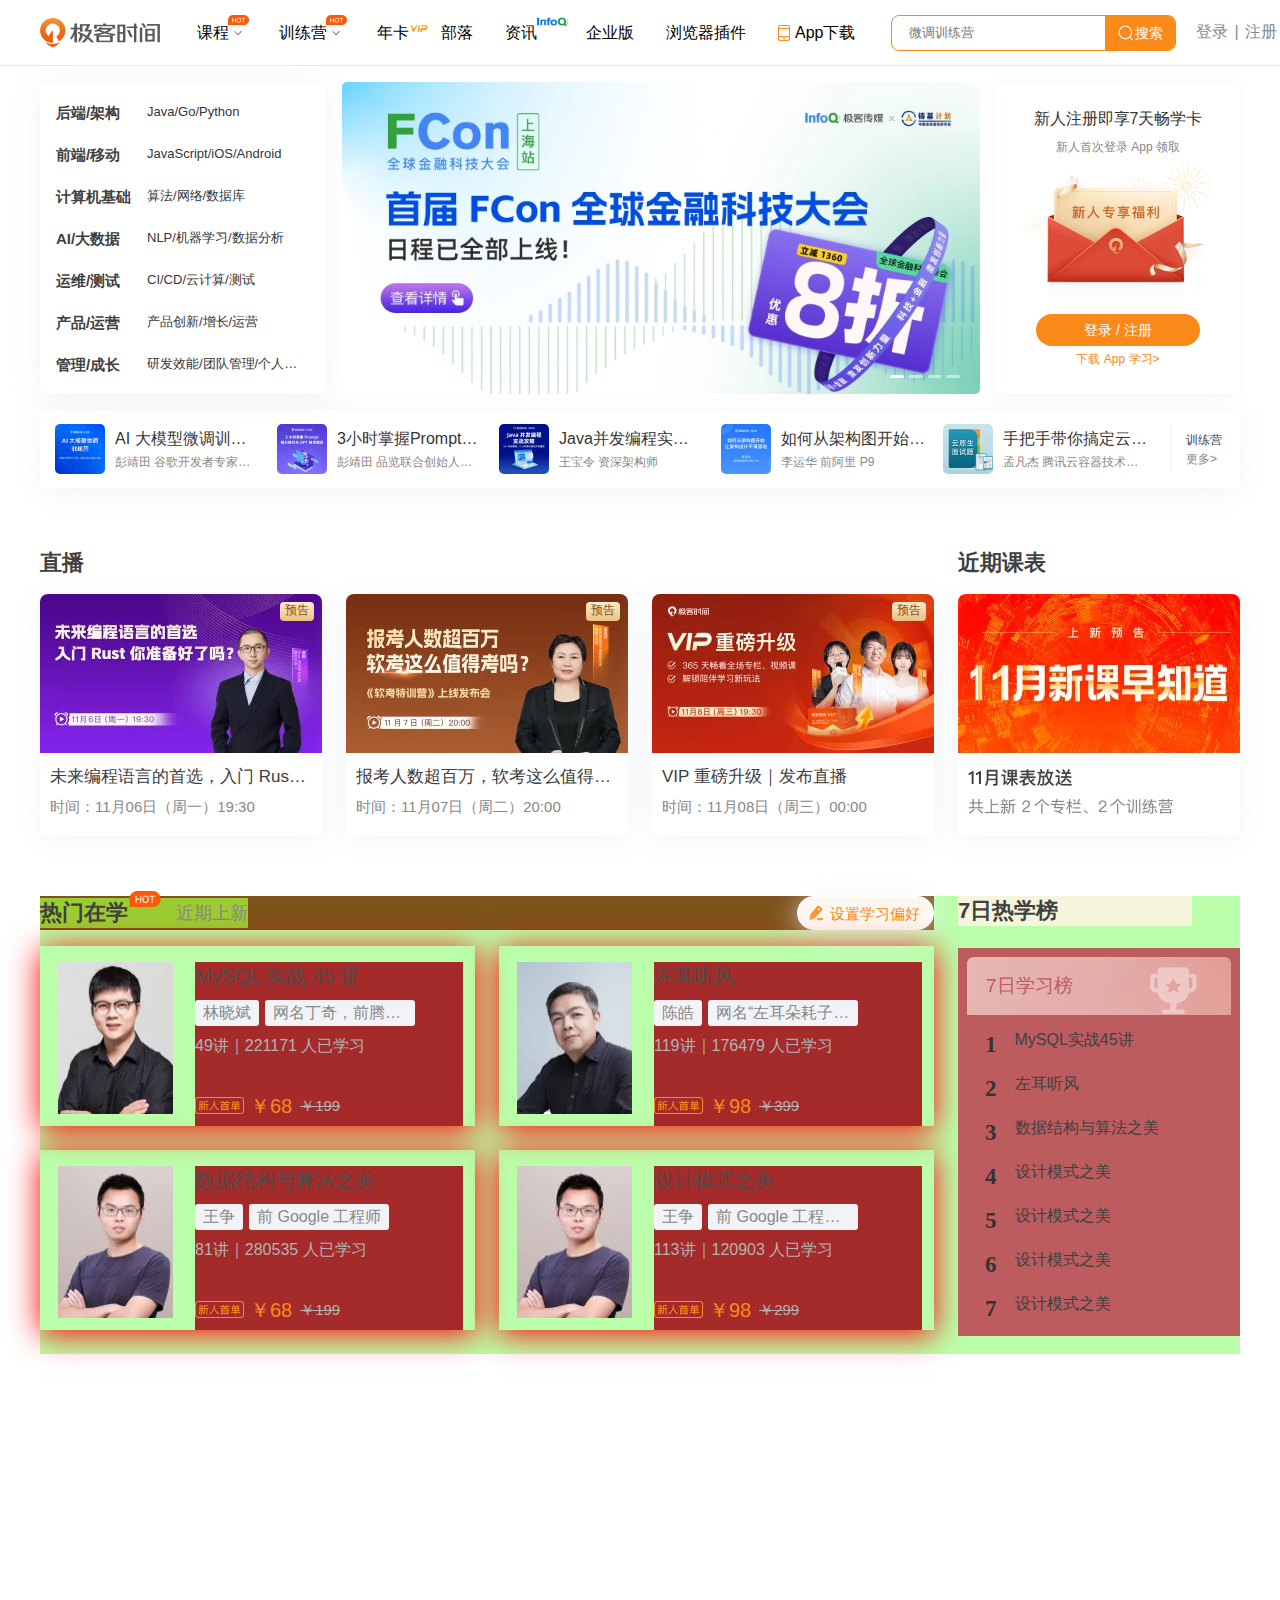
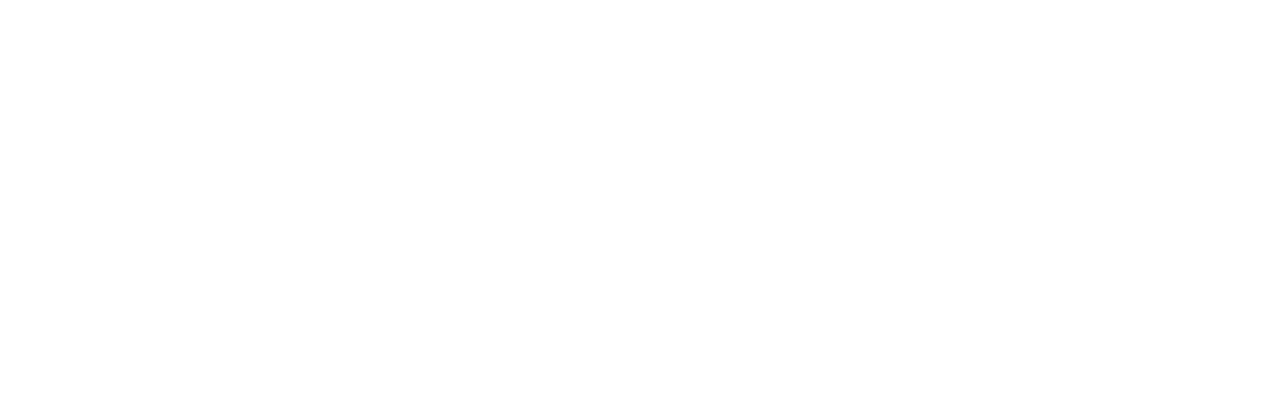
==== index.html @ 701deb38 "first commit" ====
<!DOCTYPE html>
<html lang="zh-Hans">

<head>
  <meta charset="UTF-8">
  <meta name="viewport" content="width=device-width, initial-scale=1.0">
  <title>极客时间demo</title>
  <meta name="description" content="极客时间">
  <meta name="keywords" content="后端,架构,前端,移动,人工智能,大数据,产品,运营,运维,测试,极客时间,极客邦">

  <link rel="stylesheet" href="./css/reset.css">
  <link rel="stylesheet" href="./css/index.css">
</head>

<body>
  <header class="page-header">
    <div class="header-container">
      <div class="header-logo">
        <a class="header-logo-img" href="https://time.geekbang.org/"></a>
      </div>
      <div class="header-nav">
        <a class="header-nav-item" href="javascript:;">
          <span class="header-nav-item__name">课程</span>
          <i class="header-nav-item__icon"></i>
          <img class="header-nav-item__status" src="./img/icon-hot2.webp" alt="">
        </a>

        <a class="header-nav-item" href="javascript:;">
          <span class="header-nav-item__name">训练营</span>
          <i class="header-nav-item__icon"></i>
          <img class="header-nav-item__status" src="./img/icon-hot2.webp" alt="">
        </a>

        <a class="header-nav-item" href="javascript:;">
          <span class="header-nav-item__name">年卡</span>
          <i class="header-nav-item__vip "></i>
        </a>
        <a class="header-nav-item" href="javascript:;">
          <span class="header-nav-item__name">部落</span>
        </a>
        <a class="header-nav-item news" href="javascript:;">
          <span class="header-nav-item__name">资讯</span>
          <img src="./img/icon-infoq.webp" alt="" class="header-nav-item__infop">
        </a>
        <a class="header-nav-item enterprise" href="javascript:;">
          <span class="header-nav-item__name ">企业版</span>
        </a>
        <a class="header-nav-item" href="javascript:;">
          <span class="header-nav-item__name">浏览器插件</span>
        </a>
        <a class="header-nav-item app" href="javascript:;">
          <i class="header-nav-item__phone"></i>
          <span class="header-nav-item__name">App下载</span>
        </a>
      </div>
      <div class="header-search">
        <input class="header-search-input" type="text" placeholder="微调训练营">
        <a class="header-search-btn" href="javascript:;">
          <i class="header-search-btn__icon"></i>
          <span class="header-search-btn__text">搜索</span>
        </a>

      </div>
      <div class="header-login">
        <a class="header-login-up" href="javascript:;">登录</a>
        <a class="header-login-in" href="javascript:;">注册</a>
      </div>

      <div class="header-ai">
        <div class="header-ai-img"></div>
        <i class="header-ai-icon"></i>
      </div>
    </div>
  </header>

  <div class="page-body">
    <!-- banner栏 -->
    <div class="banner-section container-1200">
      <div class="banner-menu">
        <ul class="banner-menu-list">
          <li class="banner-menu-item">
            <a href="javascript:;" class="menu-item-title">后端/架构</a>
            <span class="menu-item-content">Java/Go/Python</span>
          </li>
          <li class="banner-menu-item">
            <a href="javascript:;" class="menu-item-title">前端/移动</a>
            <span class="menu-item-content">JavaScript/iOS/Android</span>
          </li>
          <li class="banner-menu-item">
            <a href="javascript:;" class="menu-item-title">计算机基础</a>
            <span class="menu-item-content">算法/网络/数据库</span>
          </li>
          <li class="banner-menu-item">
            <a href="javascript:;" class="menu-item-title">AI/大数据</a>
            <span class="menu-item-content">NLP/机器学习/数据分析</span>
          </li>
          <li class="banner-menu-item">
            <a href="javascript:;" class="menu-item-title">运维/测试</a>
            <span class="menu-item-content">CI/CD/云计算/测试</span>
          </li>
          <li class="banner-menu-item">
            <a href="javascript:;" class="menu-item-title">产品/运营</a>
            <span class="menu-item-content">产品创新/增长/运营</span>
          </li>
          <li class="banner-menu-item">
            <a href="javascript:;" class="menu-item-title">管理/成长</a>
            <span class="menu-item-content">研发效能/团队管理/个人成长</span>
          </li>
        </ul>
      </div>
      <div class="banner-swiper">
        <ul class="swiper-list">
          <li class="swiper-item">
            <img class="swiper-item-img" src="./img/swiper1.webp" alt="">
          </li>
        </ul>
        <ul class="indicator-list">
          <li class="indicator-item"></li>
          <li class="indicator-item"></li>
          <li class="indicator-item"></li>
          <li class="indicator-item"></li>
        </ul>
      </div>
      <div class="banner-user">
        <div class="banner-user-title">新人注册即享7天畅学卡</div>
        <div class="banner-user-info">新人首次登录 App 领取</div>
        <div class="banner-user-benefit">
          <img class="banner-user-benefit__img" src="./img/benefit.webp" alt="">
        </div>
        <a class="banner-user-login" href="javascript:;">登录 / 注册</a>
        <a class="banner-user-download" href="javascript:;">下载 App 学习></a>
      </div>
    </div>
    <!-- 推荐的卡片 -->
    <div class="recommond-section container-1200">
      <ul class="recommond-list">
        <li class="recommond-item">
          <div class="card-recommond-cover">
            <img class="card-recommond-cover__img" src="./img/recommend-bigmodel.webp" alt="" class="card-cover">
          </div>
          <div class="card-recommond-right">
            <div class="card-recommond-title text-ellipsis">AI 大模型微调训练营</div>
            <div class="card-recommond-desc text-ellipsis">彭靖田 谷歌开发者专家，LangChain 开发者，谷歌出海创业加速器导师</div>
          </div>
        </li>
        <li class="recommond-item">
          <div class="card-recommond-cover">
            <img class="card-recommond-cover__img" src="./img/recommend-prompt.webp" alt="" class="card-cover">
          </div>
          <div class="card-recommond-right">
            <div class="card-recommond-title text-ellipsis">3小时掌握Prompt核心技巧与GPT技术理论</div>
            <div class="card-recommond-desc text-ellipsis">彭靖田 品览联合创始人兼 CTO，谷歌开发者专家</div>
          </div>
        </li>
        <li class="recommond-item">
          <div class="card-recommond-cover">
            <img class="card-recommond-cover__img" src="./img/recommend-java.webp" alt="" class="card-cover">
          </div>
          <div class="card-recommond-right">
            <div class="card-recommond-title text-ellipsis">Java并发编程实战攻略</div>
            <div class="card-recommond-desc text-ellipsis">王宝令 资深架构师</div>
          </div>
        </li>
        <li class="recommond-item">
          <div class="card-recommond-cover">
            <img class="card-recommond-cover__img" src="./img/recommend-framework.webp" alt="" class="card-cover">
          </div>
          <div class="card-recommond-right">
            <div class="card-recommond-title text-ellipsis">如何从架构图开始让架构设计平滑落地</div>
            <div class="card-recommond-desc text-ellipsis">李运华 前阿里 P9</div>
          </div>
        </li>
        <li class="recommond-item">
          <div class="card-recommond-cover">
            <img class="card-recommond-cover__img" src="./img/recommend-cloud.webp" alt="" class="card-cover">
          </div>
          <div class="card-recommond-right">
            <div class="card-recommond-title text-ellipsis">手把手带你搞定云原生面试</div>
            <div class="card-recommond-desc text-ellipsis">孟凡杰 腾讯云容器技术专家</div>
          </div>
        </li>
      </ul>
      <div class="recommond-more">
        <a class="recommond-link campus" href="javascript:;">训练营</a>
        <a class="recommond-link more" href="javascript:;">更多></a>
      </div>
    </div>
    <!-- 直播课或者课表 -->
    <div class="schedule-section container-1200">
      <div class="schedule-live">
        <div class="schedule-live-title font-module-title">直播</div>
        <div class="schedule-live-list">
          <a class="schedule-live-item rust" href="javascript:;">
            <div class="schedule-live-item__cover"></div>
            <div class="schedule-live-item__cover--shadow">
              <div class="icon-play-container">
                <i class="icon-play"></i>
              </div>
            </div>
            <div class="schedule-live-item__status">预告</div>
            <div class="schedule-live-item__info">
              <div class="schedule-live-item__title text-ellipsis">未来编程语言的首选，入门 Rust 你准备好了吗？</div>
              <div class="schedule-live-item__time">时间：11月06日（周一）19:30</div>
            </div>
          </a>
          <a class="schedule-live-item ruankao" href="javascript:;">
            <div class="schedule-live-item__cover"></div>
            <div class="schedule-live-item__cover--shadow">
              <div class="icon-play-container">
                <i class="icon-play"></i>
              </div>
            </div>
            <div class="schedule-live-item__status">预告</div>
            <div class="schedule-live-item__info">
              <div class="schedule-live-item__title text-ellipsis">报考人数超百万，软考这么值得考吗？</div>
              <div class="schedule-live-item__time">时间：11月07日（周二）20:00</div>
            </div>
          </a>
          <a class="schedule-live-item vip" href="javascript:;">
            <div class="schedule-live-item__cover"></div>
            <div class="schedule-live-item__cover--shadow">
              <div class="icon-play-container">
                <i class="icon-play"></i>
              </div>
            </div>
            <div class="schedule-live-item__status">预告</div>
            <div class="schedule-live-item__info">
              <div class="schedule-live-item__title text-ellipsis">VIP 重磅升级｜发布直播</div>
              <div class="schedule-live-item__time">时间：11月08日（周三）00:00</div>
            </div>
          </a>
        </div>
      </div>
      <div class="schedule-lastest">
        <div class="schedule-lastest-title font-module-title">近期课表</div>
        <a class="schedule-lastest-cover" href="javascript:;"></a>
      </div>


    </div>
    <!-- 热门推荐 -->
    <div class="hot-section">
      <div class="hot-learning">
        <div class="hot-learning-header">
          <div class="hot-learning-title">
            <div class="hot-learning-title__text popular font-module-title icon-hot">热门在学</div>
            <div class="hot-learning-title__text lastest">近期上新</div>
          </div>
          <div class="hot-learning-preference">
            <i class="hot-learning-preference__icon"></i>
            <span class="hot-learning-preference__text">设置学习偏好</span>
          </div>
        </div>
        <div class="hot-learning-list popular">
          <div class="hot-learning-item">
            <div class="hot-learning-item__cover course-mysql"></div>
            <div class="hot-learning-item__info">
              <div class="learning-item-title foot-course-title">MySQL 实战 45 讲</div>
              <div class="learning-item-teacher">
                <div class="learning-item-teacher__name">林晓斌</div>
                <div class="learning-item-teacher__about">网名丁奇，前腾讯云数据库负责人</div>
              </div>
              <div class="learning-item-about">49讲｜221171 人已学习 </div>
              <div class="learning-item-price">
                <div class="learning-item-price__img">
                  <img  class="img-newer" src="./img/icon-newer.png" alt="">
                </div>
                <div class="learning-item-price__current">￥68</div>
                <div class="learning-item-price__original">￥199</div>
              </div>
            </div>
          </div>
          <div class="hot-learning-item">
            <div class="hot-learning-item__cover teacher-ch"></div>
            <div class="hot-learning-item__info">
              <div class="learning-item-title foot-course-title">左耳听风</div>
              <div class="learning-item-teacher">
                <div class="learning-item-teacher__name">陈皓</div>
                <div class="learning-item-teacher__about">网名“左耳朵耗子”，资深技术专家</div>
              </div>
              <div class="learning-item-about">119讲｜176479 人已学习 </div>
              <div class="learning-item-price">
                <div class="learning-item-price__img">
                  <img  class="img-newer" src="./img/icon-newer.png" alt="">
                </div>
                <div class="learning-item-price__current">￥98</div>
                <div class="learning-item-price__original">￥399</div>
              </div>
            </div>
          </div>
          <div class="hot-learning-item">
            <div class="hot-learning-item__cover teacher-wz"></div>
            <div class="hot-learning-item__info">
              <div class="learning-item-title foot-course-title">数据结构与算法之美</div>
              <div class="learning-item-teacher">
                <div class="learning-item-teacher__name">王争</div>
                <div class="learning-item-teacher__about">前 Google 工程师</div>
              </div>
              <div class="learning-item-about">81讲｜280535 人已学习 </div>
              <div class="learning-item-price">
                <div class="learning-item-price__img">
                  <img  class="img-newer" src="./img/icon-newer.png" alt="">
                </div>
                <div class="learning-item-price__current">￥68</div>
                <div class="learning-item-price__original">￥199</div>
              </div>
            </div>
          </div>
          <div class="hot-learning-item">
            <div class="hot-learning-item__cover teacher-wz"></div>
            <div class="hot-learning-item__info">
              <div class="learning-item-title foot-course-title">设计模式之美</div>
              <div class="learning-item-teacher">
                <div class="learning-item-teacher__name">王争</div>
                <div class="learning-item-teacher__about">前 Google 工程师，《数据结构与算法之美》专栏作者</div>
              </div>
              <div class="learning-item-about">113讲｜120903 人已学习 </div>
              <div class="learning-item-price">
                <div class="learning-item-price__img">
                  <img  class="img-newer" src="./img/icon-newer.png" alt="">
                </div>
                <div class="learning-item-price__current">￥98</div>
                <div class="learning-item-price__original">￥299</div>
              </div>
            </div>
          </div>


        </div>
      </div>
      <div class="hot-hotsale">
        <div class="hot-hotsale-title font-module-title">7日热学榜</div>
        <div class="hot-hotsale-container">
          <div class="hot-hotsale-subtitle">
            <div class="hot-hotsale-subtitle__text">7日学习榜</div>
            <img class="hot-hotsale-subtitle__img" src="./img/icon-trophy.png" alt="">
          </div>
          <div class="hot-hotsale-list">
            <div class="hot-hotsale-item">
              <div class="hot-hotsale-item__num">1</div>
              <div class="hot-hotsale-item__name">MySQL实战45讲</div>
            </div>
            <div class="hot-hotsale-item">
              <div class="hot-hotsale-item__num">2</div>
              <div class="hot-hotsale-item__name">左耳听风</div>
            </div>
            <div class="hot-hotsale-item">
              <div class="hot-hotsale-item__num">3</div>
              <div class="hot-hotsale-item__name">数据结构与算法之美</div>
            </div>
            <div class="hot-hotsale-item">
              <div class="hot-hotsale-item__num">4</div>
              <div class="hot-hotsale-item__name">设计模式之美</div>
            </div>
            <div class="hot-hotsale-item">
              <div class="hot-hotsale-item__num">5</div>
              <div class="hot-hotsale-item__name">设计模式之美</div>
            </div>
            <div class="hot-hotsale-item">
              <div class="hot-hotsale-item__num">6</div>
              <div class="hot-hotsale-item__name">设计模式之美</div>
            </div>
            <div class="hot-hotsale-item">
              <div class="hot-hotsale-item__num">7</div>
              <div class="hot-hotsale-item__name">设计模式之美</div>
            </div>


          </div>

        </div>
      </div>
  </div>
  <footer class="page-footer"></footer>
</body>

</html>
---- css/index.css ----
html {
  color: #333;
  text-rendering: optimizelegibility;
  font-family: Helvetica Neue, PingFang SC, Verdana, Microsoft Yahei, Hiragino Sans GB, Microsoft Sans Serif, WenQuanYi Micro Hei, sans-serif;
  height: 2000px;
}

body {
  font: 400 1em/1.8 PingFang SC, Avenir, Tahoma, Arial, Lantinghei SC, Microsoft Yahei, Hiragino Sans GB, Microsoft Sans Serif, WenQuanYi Micro Hei, Helvetica, sans-serif;
}

a {
  color: #000;
  text-decoration: none;
}

.container-1200 {
  display: flex;
  position: relative;
  width: 1200px;
  margin: auto;
  user-select: none;
}

.text-ellipsis {
  overflow: hidden;
  white-space: nowrap;
  text-overflow: ellipsis;
}

.font-module-title {
  font-size: 22px;
  font-weight: 600;
  color: #404040;
  line-height: 1.35;
}

.foot-course-title {
  font-size: 20px;
  font-weight: 500;
  color: #4c4c4c;
  line-height: 28px;
  cursor: pointer;
  transition: color .2s ease;
  text-overflow: ellipsis;
  overflow: hidden;
  white-space: nowrap;
}

/* 以上为相对通用选择器 */


.header-nav-item {
  position: relative;
  display: flex;
  align-items: center;
}

.page-header {
  position: fixed;
  top: 0;
  z-index: 10;
  width: 100%;
  height: 65px;
  font-family: Avenir, Helvetica, Arial, sans-serif;
  background-color: #fff;
  border-bottom: 1px solid #eaeaea;
}

.header-container {
  position: relative;
  left: 50%;
  margin-left: -600px;
  display: flex;
  align-items: center;
  background-color: #fff;
}

.header-logo {
  display: flex;
}

.header-logo-img {
  display: block;
  width: 120px;
  height: 65px;
  background-image: url(../img/logo-wap.webp);
  background-position: 50%;
  background-size: contain;
  background-repeat: no-repeat;
}

.header-nav {
  display: flex;
  align-items: center;
  margin-left: 21px;
}

.header-nav-item {
  position: relative;
  padding: 8px 16px;
  height: 20px;
  display: flex;
}

.header-nav-item.enterprise,
.header-nav-item.app {
  padding-left: 33px;
}

.header-nav-item__name {
  line-height: 20px;
  font-weight: 500;
  font-size: 16px;
  /* margin-right: 4px; */
}

.header-nav-item__icon {
  display: inline-block;
  width: 10px;
  height: 10px;
  margin: 0 4px;
  /* margin-left: -1px; */
  /* transform: scale(.15) translateY(19px); */
  background-image: url(../img/arrow-down.svg);
  background-size: 10px;
  transform: rotate(0deg);
  transition: all .2s linear;
}

.header-nav-item:hover .header-nav-item__icon {
  transform: rotate(180deg);
}

.header-nav-item__status {
  position: absolute;
  top: 0px;
  right: 13px;
  height: 10px;
}

.header-nav-item__vip {
  width: 18px;
  height: 7px;
  background-image: url(../img/icon-vip.webp);
  background-size: 18px 7px;
  position: absolute;
  /* top: -4px; */
  top: 10px;
  right: -3px;
  /* right: -19px; */
}

.header-nav-item__infop {
  height: 9px;
  position: absolute;
  top: 2px;
  right: -16px;
}

.header-nav-item__phone {
  position: absolute;
  top: 10px;
  left: 16px;
  display: block;
  width: 12px;
  height: 16px;
  background-image: url(../img/icon-phone.webp);
  background-size: 12px 16px;
}

.header-search {
  width: 283px;
  height: 34px;
  border: 1px solid #fa8919;
  border-radius: 8px;
  display: flex;
  overflow: hidden;
  margin: 0 20px;
}

.header-search-input {
  margin: 0 15px;
  border: none;
  background-color: transparent;
  outline: none;
  flex: 1;
  margin: 0 15px;
}

.header-search-btn {
  display: flex;
  width: 70px;
  font-size: 14px;
  font-weight: 500;
  line-height: 34px;
  text-align: center;
  align-items: center;
  justify-content: center;
  background-color: #fa8919;
  color: #fff;
}

.header-search-btn__icon {
  display: inline-block;
  width: 18px;
  height: 18px;
  background-image: url(../img/search-white.svg);
  background-size: 18px;

}

.header-login {
  display: flex;
}

.header-login-up,
.header-login-in {
  color: #888;
  font-size: 16px;
  display: block;
  font-weight: 500;
  cursor: pointer;
}

.header-login-up::after {
  content: "|";
  margin-left: 6px;
  margin-right: 6px;
}

.header-ai {
  position: relative;
  margin-left: 12px;
}

.header-ai-img {
  width: 36px;
  height: 36px;
  background-image: url(../img/icon-robot.png);
  background-size: 36px;
}

.header-ai-icon {
  position: absolute;
  left: 25px;
  bottom: 26px;
  /* top: 0; */
  display: block;
  width: 24px;
  height: 16px;
  background-image: url(../img/icon-ai.png);
  background-size: 24px 16px;
}

.page-body {
  margin-top: 82px;
}

.banner-section.container-1200 {
  margin: auto;
  flex-direction: row;
  width: 1200px;
  margin-top: 16px;
}

.banner-menu {
  border-radius: 7px;

  box-shadow: 0 4px 30px 0 rgba(238, 242, 245, .9);
}

.banner-menu-list {
  padding: 9px 6px;
}

.banner-menu-item {
  display: flex;
  align-items: center;
  width: 254px;
  height: 42px;
  line-height: 42px;
  padding: 0 10px;
  border-radius: 7px;
  cursor: pointer;
}

.banner-menu-item:hover {
  background-color: #fbf5ee;
}

.banner-menu-item .menu-item-title {
  display: block;
  width: 75px;
  font-size: 15px;
  font-weight: 600;
  text-align: left;
  line-height: 21px;
  color: #404040;
}

.banner-menu-item .menu-item-content {
  display: block;
  margin-left: 16px;
  font-size: 13px;
  line-height: 18px;
  color: #353535;
  text-align: left;
  text-overflow: ellipsis;
  overflow: hidden;
  white-space: nowrap;
  text-align: left;
}

.banner-menu-item:hover .menu-item-title,
.banner-menu-item:hover .menu-item-content {
  color: #fa8919;

}

.banner-swiper {
  position: relative;
  width: 638px;
  height: 312px;
  margin: 0 16px;
  border-radius: 5px;
  overflow: hidden;
  cursor: pointer;
}

.banner-swiper:hover {}

.banner-swiper .swiper-item-img {
  width: 100%;

}

.indicator-list {
  position: absolute;
  bottom: 14px;
  right: 15px;
  width: 75px;
  height: 5px;
  display: flex;

  /* background-color: blue; */
}

.indicator-item {
  width: 14px;
  height: 3px;
  margin-right: 5px;
  border-radius: 3px;
  background-color: hsla(0, 0%, 100%, .5);
  cursor: pointer;
}

.indicator-item:first-child {
  background-color: #fff;
}

.banner-user {
  display: flex;
  flex-direction: column;
  align-items: center;
  width: 244px;
  /* height: 290px; */
  box-shadow: 0 1px 10px 0 rgba(140, 163, 191, .1);
  padding-top: 26px;
  padding-bottom: 22px;
}

.banner-user-title {
  height: 22px;
  font-size: 16px;
  font-weight: 500;
  color: #353535;
  line-height: 22px;
  text-align: center;

}

.banner-user-info {
  margin-top: 9px;
  font-size: 12px;
  color: #888;
  line-height: 17px;
  text-align: center;
}

.banner-user-benefit {
  display: flex;
  padding-top: 6px;
  justify-content: center;
}

.banner-user-benefit__img {
  height: 146px;
  text-align: center;
}

.banner-user-login {
  margin: 6px 0 4px;
  display: block;
  text-align: center;
  width: 164px;
  height: 32px;
  line-height: 32px;
  font-size: 14px;
  font-weight: 500;
  background-color: #fa8919;
  color: #fff;
  border-radius: 18px;
  cursor: pointer;
}

.banner-user-login:hover {
  background-color: #ff7800;
}

.banner-user-download {
  display: flex;
  height: 19px;
  align-items: center;
  font-size: 12px;
  font-weight: 500;
  color: #fa8919;
  cursor: pointer;

}

.recommond-section {
  margin: auto;
  height: 78px;
  margin-top: 16px;
  padding: 0 16px;
  box-sizing: border-box;
  display: flex;
  justify-content: space-between;
  flex-direction: row;
  box-shadow: 0 4px 30px 0 rgba(238, 242, 245, .8);
}

.recommond-list {
  position: relative;
  left: -1px;
  display: flex;
  align-items: center;
}

.recommond-item {
  height: 50px;
  margin-right: 18px;
  display: flex;
  align-items: center;
  flex-direction: row;
  cursor: pointer;
}

.card-recommond-cover {
  display: flex;
  border-radius: 5px;
  margin-right: 10px;
  overflow: hidden;
  /* display: inline-block; */
}

.card-recommond-cover__img {
  width: 50px;
  height: 50px;
  /* width: 100%; */
  /* height: 100%;*/
  /* margin-right: 10px; */
}

.card-recommond-right {
  width: 144px;
  display: flex;
  flex-direction: column;

}

.card-recommond-title {
  font-size: 16px;
  font-weight: 500;
  color: #353535;
  line-height: 22px;
  display: inline-block;
  transition: color .3s ease;
}

.recommond-item:hover .card-recommond-title {
  color: #fa8919;
}

.card-recommond-desc {
  /* width: 100px; */
  margin-top: 4px;
  font-size: 12px;
  display: inline-block;

  color: #888;
  line-height: 17px;
}

.recommond-more {
  position: relative;
  display: flex;
  left: -2px;
  height: 44px;
  padding: 5px 0 0 15px;
  margin-top: 17px;
  border-left: 1px solid hsla(0, 0%, 91%, .6);
  box-sizing: border-box;
  cursor: pointer;
  flex-direction: column;
}

.recommond-link {
  display: inline-block;
  font-size: 12px;
  font-weight: 500;
  line-height: 17px;
  color: #404040;
  transition: color .3s ease;
}

.recommond-link.more {
  margin-top: 2px;
  color: #888;
}

.recommond-more:hover .recommond-link {
  color: #fa8919;
}

.schedule-section {
  margin-top: 60px;
  /* background-color: #fa8919; */
}

.schedule-live-list {
  margin-top: 16px;
  display: flex;
}

.schedule-live-item {
  position: relative;
  display: block;
  width: 282px;
  height: 242px;
  /* background-color: #bfa; */
  border-radius: 8px;
  overflow: hidden;
  margin-right: 24px;
  box-shadow: 0 4px 30px 0 rgba(238, 242, 245, .8);
}

.schedule-live-item:hover {
  box-shadow: 4px 4px 20px 0 rgba(205, 216, 228, .6);
}

.schedule-live-item:hover .schedule-live-item__title {
  color: #fa8919;
}

.schedule-live-item__cover {
  width: 282px;
  height: 159px;
  background-image: url(../img/live-rust.webp);
  background-size: 282px 159px;
}

.ruankao .schedule-live-item__cover {
  background-image: url(../img/live-ruankao.webp);
}

.vip .schedule-live-item__cover {
  background-image: url(../img/live-vip.webp);
}

.schedule-live-item__cover--shadow {
  position: absolute;
  display: flex;
  align-items: center;
  justify-content: center;
  top: 0;
  opacity: 0;
  z-index: 10;
  height: 159px;
  width: 282px;
  background-color: rgba(0, 0, 0, .2);
  transition: opacity .3s ease;
}

.schedule-live-item:hover .schedule-live-item__cover--shadow {
  opacity: 1;
}

.icon-play-container {
  display: flex;
  align-items: center;
  justify-content: center;
  width: 43px;
  height: 43px;
  color: #fff;
  border-radius: 50%;
  background: hsla(0, 0%, 100%, .2);
}

.icon-play-container .icon-play {
  display: block;
  width: 22px;
  height: 22px;
  background-image: url(../img/icon-play.svg);
  background-size: 22px;
  background-repeat: no-repeat;
}

.schedule-live-item__status {
  position: absolute;
  top: 8px;
  right: 8px;
  padding: 0 5px;
  height: 19px;
  display: flex;
  align-items: center;
  font-size: 12px;
  font-weight: 500;
  border-radius: 4px;
  color: #7e521a;
  background: linear-gradient(180deg, #feeccf, #e9c07f);
}

.schedule-live-item__info {
  padding: 12px 12px 0 10px;
}

.schedule-live-item__title {
  font-size: 17px;
  font-weight: 500;
  color: #404040;
  line-height: 24px;
  /* cursor: pointer; */
  transition: color .2s ease;
}

.schedule-live-item__time {
  margin-top: 7px;
  font-size: 15px;
  font-weight: 400;
  line-height: 21px;
  color: #888;
}

.schedule-lastest-cover {
  display: block;
  width: 282px;
  height: 242px;
  margin-top: 16px;
  background-image: url(../img/live-11month.webp);
  border-radius: 8px;
  background-size: 282px 242px;

  box-shadow: 0 4px 30px 0 rgba(238, 242, 245, .8);
}

.schedule-lastest-cover:hover {
  box-shadow: 4px 4px 20px 0 rgba(205, 216, 228, .6);
}

.hot-section {
  width: 1200px;
  margin: 60px auto 0px;
  background-color: #bfa;
  display: flex;
  /* justify-content: flex-start; */
  /* justify-content: center; */
}

.hot-learning-header {
  display: flex;
  align-items: center;
  width: 894px;
  justify-content: space-between;
  background-color: #7e521a;
}

.icon-hot::after {
  content: "";
  width: 34px;
  height: 16px;

  display: block;
  position: absolute;
  top: -7px;
  right: -34px;
  background-image: url(../img/icon-hot2.webp);
  background-repeat: no-repeat;
  background-size: 34px 16px;
}

.hot-learning-title {
  /* height: 10px; */
  line-height: 30px;
  display: flex;
  background-color: yellowgreen;
}

.hot-learning-title__text.font-module-title {
  position: relative;
  display: inline-block;
  line-height: 30px;
  margin-right: 48px;
}

.hot-learning-title__text.lastest {
  display: inline-block;
  font-size: 18px;
  color: #888;
  cursor: pointer;
  line-height: 30px;
}

.hot-learning-preference {
  display: flex;
  align-items: center;
  padding: 5px 12px 4px 9px;
  border: 2px solid #fffefb;
  border-radius: 19px;
  box-shadow: 0 4px 30px 0 rgba(238, 242, 245, .8);
  background: linear-gradient(180deg, #fbf5ee, #fffbf7);
  cursor: pointer;
}

.hot-learning-preference__text {
  margin-left: 6px;
  line-height: 21px;
  font-size: 15px;
  font-weight: 500;
  color: #fa8919;
}

.hot-learning-preference__icon {
  display: inline-block;
  width: 16px;
  height: 16px;
  background-image: url(../img/icon-pen.png);
  background-repeat: no-repeat;
  background-size: 16px;
}

.hot-learning-list {
  /* 问题,这里不设置的话,宽度是如何确定的 */
  width: 894px;
  margin-top: 16px;
  display: flex;
  flex-wrap: wrap;
}

.hot-learning-item {
  display: flex;
  /* 问题，这里如果不设置宽度，默认的宽度不应是子元素所撑开的吗？ */
  /* 不设置的话，相当于是块元素，站上方 */
  width: 435px;
  height: 180px;
  box-sizing: border-box;
  padding: 16px 0 0 18px;
  margin: 0 24px 24px 0;
  /* box-shadow: 0 4px 30px 0 rgba(238,242,245,.8); */
  box-shadow: 0 4px 30px 0 red;
}

.hot-learning-item:nth-child(2n) {
  margin-right: 0px;
}

.hot-learning-item__cover {
  width: 115px;
  height: 152px;
  background-image: url(../img/teacher-lxb.webp);
  background-repeat: no-repeat;
  background-size: 115px 152px;
  /* flex-shrink: 0; */
}

.hot-learning-item__cover.teacher-ch {
  background-image: url(../img/teacher-ch.webp);
}

.hot-learning-item__cover.teacher-wz {
  background-image: url(../img/teacher-wz.webp);
}

.hot-learning-item__info {
  background-color: brown;
  margin-left: 22px;
  width: 268px;

}

.learning-item-teacher {
  display: flex;
  margin-top: 10px;
}

.learning-item-teacher__name,
.learning-item-teacher__about {
  display: inline-block;
  height: 26px;
  max-width: 134px;
  font-size: 16px;
  line-height: 26px;
  padding: 0 8px;
  border-radius: 3px;
  text-overflow: ellipsis;
  overflow: hidden;
  white-space: nowrap;
  color: #888;
  background-color: #f2f3f6;
}

.learning-item-teacher__about {
  margin-left: 6px;
}

.learning-item-about {
  margin-top: 9px;
  font-size: 16px;
  color: #b2b2b2;
  line-height: 22px;
  font-weight: 400;
}

.learning-item-price {
  display: flex;
  align-items: center;
  /* justify-items: baseline; */
  /* justify-content: space-between; */
  margin-top: 31px;
}

.learning-item-price__img {
  /* display: inline-block; */
  height: 17px;
  display: flex;
  margin-right: 6px;
  /* background-image: url(../img/icon-newer.png); */
  /* background-repeat: no-repeat; */
  /* background-size: 100%; */
}

.learning-item-price__img .img-newer {
  height: 100%;
}

.learning-item-price__current {
  display: flex;
  margin-right: 8px;
  font-weight: 500;
  color: #fa8919;
  line-height: 26px;
  font: 400 1em/1.8 PingFang SC, Avenir, Tahoma, Arial, Lantinghei SC, Microsoft Yahei, Hiragino Sans GB, Microsoft Sans Serif, WenQuanYi Micro Hei, Helvetica, sans-serif;
  font-size: 20px;
}

.learning-item-price__original {
  font-weight: 400;
  line-height: 25px;
  color: #b2b2b2;
  font-size: 15px;
  text-decoration: line-through;
}

.hot-hotsale {
  /* flex-grow: 3; */
  margin-left: 24px;
  /* width: 282px; */
  height: 458px;
}

.hot-hotsale-title {
  background-color: beige;
  width: 234px;
  margin-right: 48px;
  line-height: 30px;
}

.hot-hotsale-container {
  margin-top: 22px;
  padding: 9px;
  background-color: #bd5c5e;
}

.hot-hotsale-subtitle {
  position: relative;
  display: flex;
  align-items: center ;
  width: 264px;
  height: 58px;
  padding-left: 19px;
  border-radius: 6px 6px 0 0;
  /* 图片源 重复 位置*2/长 宽 */
  background: url(../img/bg-hotsale.webp) no-repeat 0 0 /100% auto;
  background-size: cover;
  box-sizing: border-box;
}

.hot-hotsale-subtitle__text {
  font-size: 19px;
  font-weight: 500;
  color: #bd5c5e;
  line-height: 1.35;
  font-family: PingFang SC,Helvetica Neue,Verdana,Microsoft Yahei,Hiragino Sans GB,Microsoft Sans Serif,WenQuanYi Micro Hei,sans-serif;
}
.hot-hotsale-subtitle__img{
  position: absolute;
  top: 10px;
  right: 34px;

  width: 47px;
  height: 47px;
}

.hot-hotsale-list{
  padding: 4px 12px 0 18px;
}

.hot-hotsale-item{
  display: flex;
  align-items: center;
  /* justify-content: space-between; */
  padding: 5px 0;
}
.hot-hotsale-item__num{
  height: 34px;
  font-size: 23px;
  font-family: DINCondensed-Bold,DINCondensed;
  font-weight: 700;
}
.hot-hotsale-item__name{
  margin-left: 18px;
  max-width: 200px;
  font-size: 16px;
  color: #404040;
  cursor: pointer;
  transition: color .2s ease;
  text-overflow: ellipsis;
  overflow: hidden;
  white-space: nowrap;

}
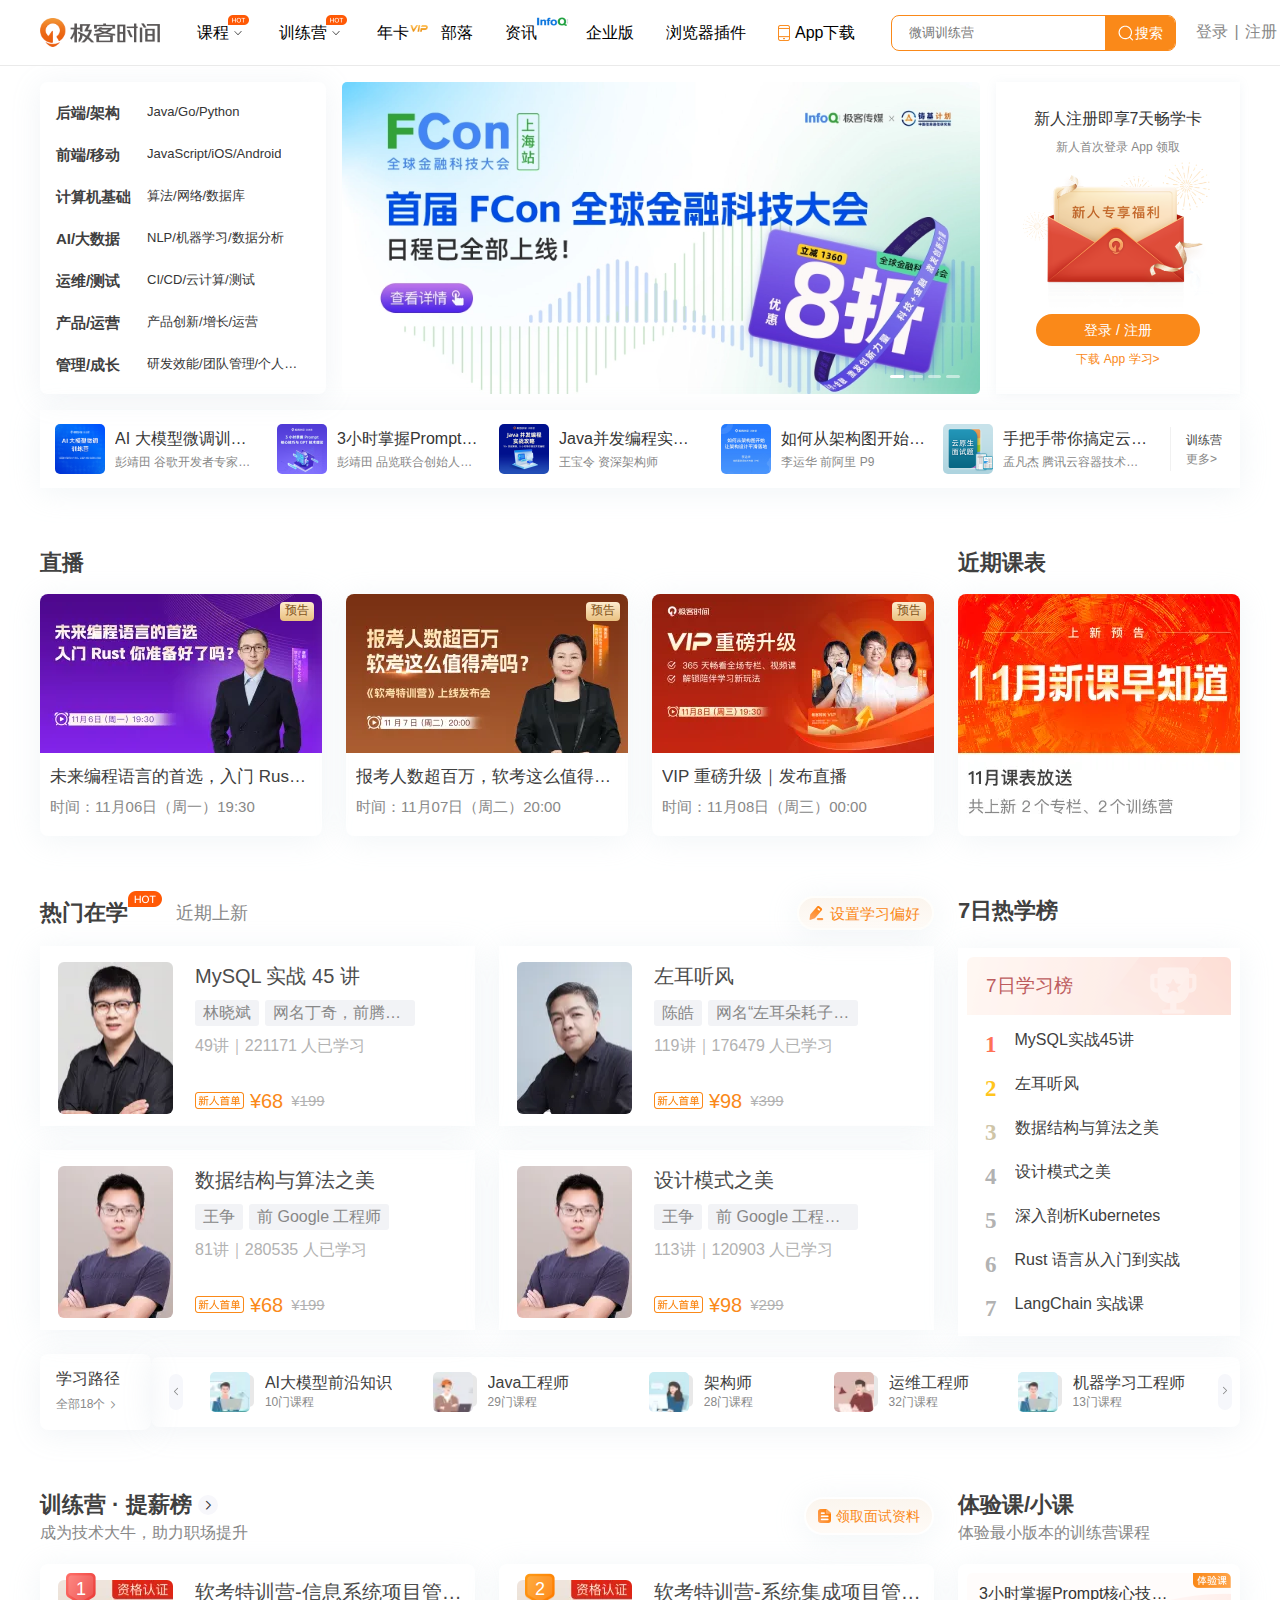
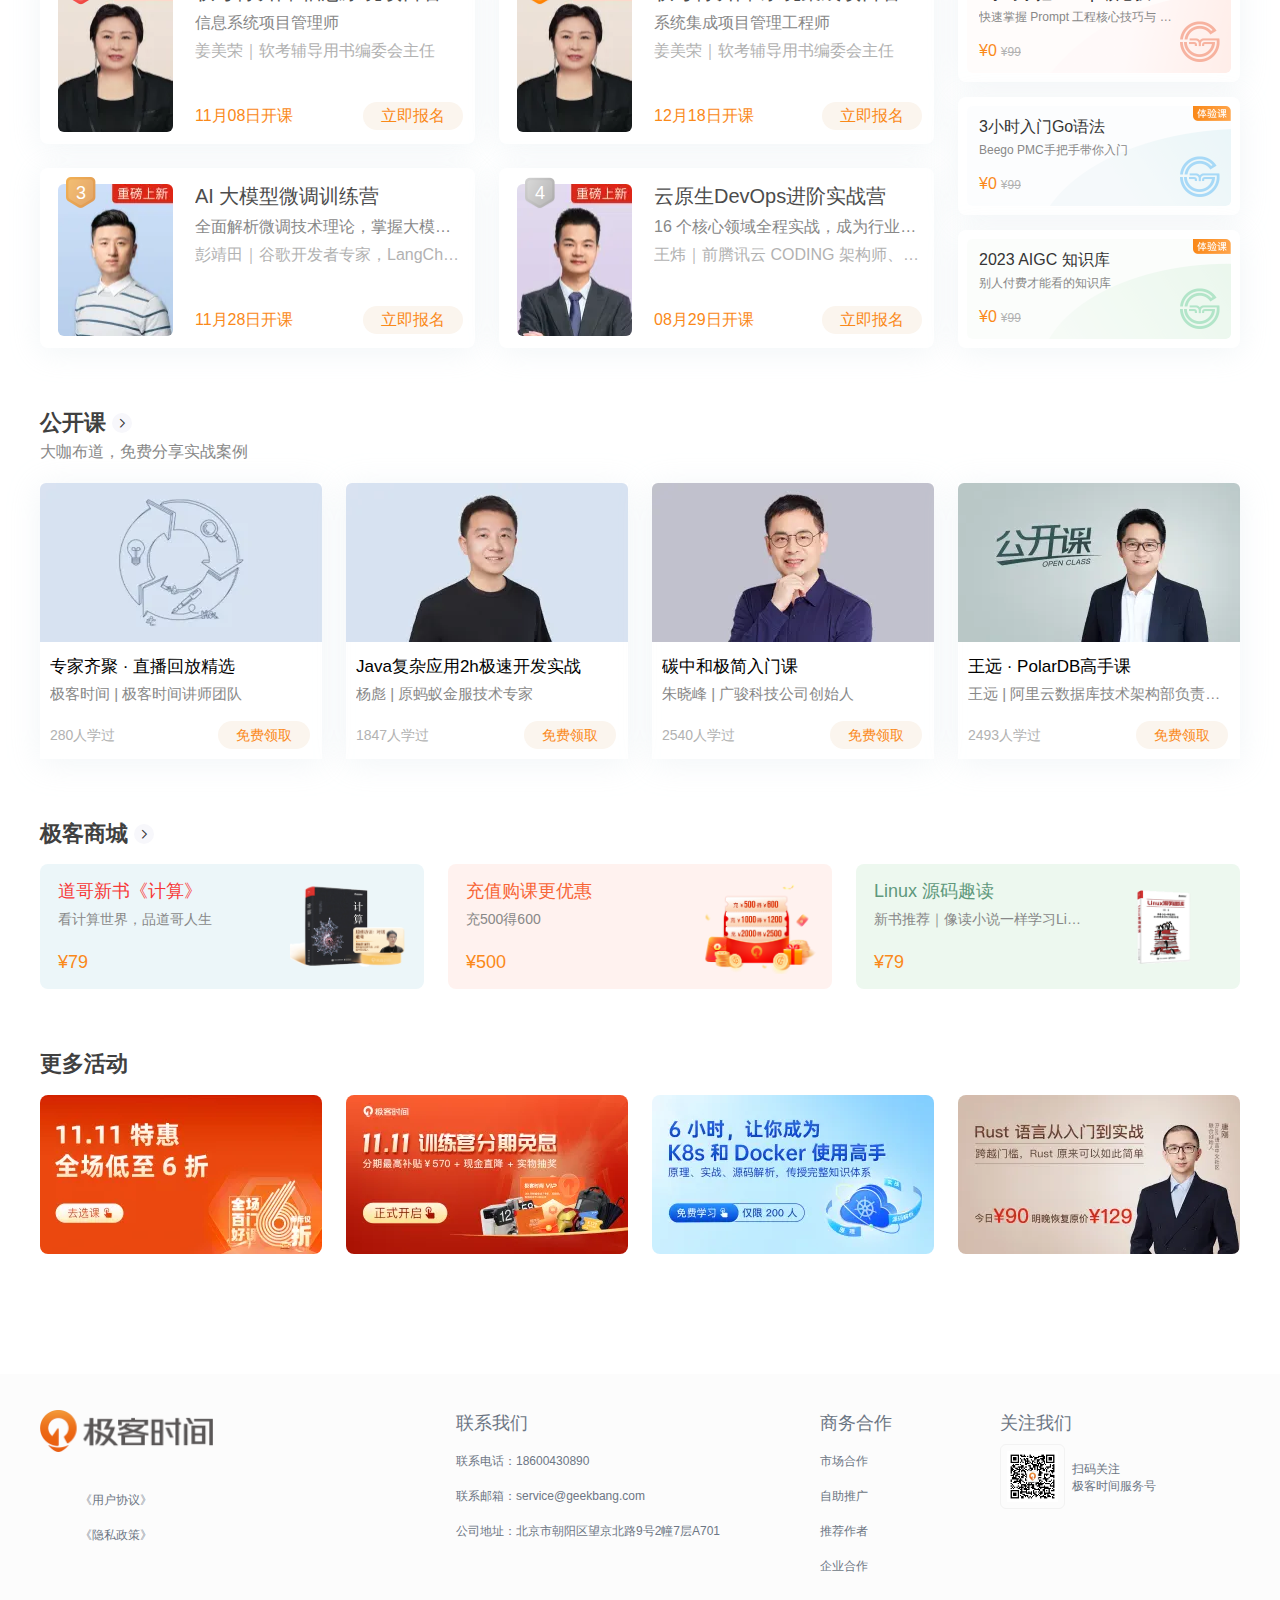
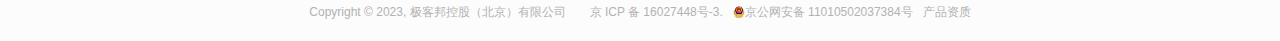
==== commit 0d8c27c7: "page finish" ====
--- a/index.html
+++ b/index.html
@@ -255,7 +255,7 @@
           <div class="hot-learning-item">
             <div class="hot-learning-item__cover course-mysql"></div>
             <div class="hot-learning-item__info">
-              <div class="learning-item-title foot-course-title">MySQL 实战 45 讲</div>
+              <div class="learning-item-title font-course-title">MySQL 实战 45 讲</div>
               <div class="learning-item-teacher">
                 <div class="learning-item-teacher__name">林晓斌</div>
                 <div class="learning-item-teacher__about">网名丁奇，前腾讯云数据库负责人</div>
@@ -263,17 +263,22 @@
               <div class="learning-item-about">49讲｜221171 人已学习 </div>
               <div class="learning-item-price">
                 <div class="learning-item-price__img">
-                  <img  class="img-newer" src="./img/icon-newer.png" alt="">
-                </div>
-                <div class="learning-item-price__current">￥68</div>
-                <div class="learning-item-price__original">￥199</div>
+                  <img class="img-newer" src="./img/icon-newer.png" alt="">
+                </div>
+                <!-- 问题,字符与原网站不匹配,怎么调都不会调好的!!! -->
+                <!-- <div class="learning-item-price__current">￥68</div> -->
+                <div class="learning-item-price__current">¥68</div>
+                <div class="learning-item-price__original">
+                  ¥
+                  <span class="text-through">199</span>
+                </div>
               </div>
             </div>
           </div>
           <div class="hot-learning-item">
             <div class="hot-learning-item__cover teacher-ch"></div>
             <div class="hot-learning-item__info">
-              <div class="learning-item-title foot-course-title">左耳听风</div>
+              <div class="learning-item-title font-course-title">左耳听风</div>
               <div class="learning-item-teacher">
                 <div class="learning-item-teacher__name">陈皓</div>
                 <div class="learning-item-teacher__about">网名“左耳朵耗子”，资深技术专家</div>
@@ -281,17 +286,20 @@
               <div class="learning-item-about">119讲｜176479 人已学习 </div>
               <div class="learning-item-price">
                 <div class="learning-item-price__img">
-                  <img  class="img-newer" src="./img/icon-newer.png" alt="">
-                </div>
-                <div class="learning-item-price__current">￥98</div>
-                <div class="learning-item-price__original">￥399</div>
+                  <img class="img-newer" src="./img/icon-newer.png" alt="">
+                </div>
+                <div class="learning-item-price__current">¥98</div>
+                <div class="learning-item-price__original">
+                  ¥
+                  <span class="text-through">399</span>
+                </div>
               </div>
             </div>
           </div>
           <div class="hot-learning-item">
             <div class="hot-learning-item__cover teacher-wz"></div>
             <div class="hot-learning-item__info">
-              <div class="learning-item-title foot-course-title">数据结构与算法之美</div>
+              <div class="learning-item-title font-course-title">数据结构与算法之美</div>
               <div class="learning-item-teacher">
                 <div class="learning-item-teacher__name">王争</div>
                 <div class="learning-item-teacher__about">前 Google 工程师</div>
@@ -299,17 +307,20 @@
               <div class="learning-item-about">81讲｜280535 人已学习 </div>
               <div class="learning-item-price">
                 <div class="learning-item-price__img">
-                  <img  class="img-newer" src="./img/icon-newer.png" alt="">
-                </div>
-                <div class="learning-item-price__current">￥68</div>
-                <div class="learning-item-price__original">￥199</div>
+                  <img class="img-newer" src="./img/icon-newer.png" alt="">
+                </div>
+                <div class="learning-item-price__current">¥68</div>
+                <div class="learning-item-price__original">
+                  ¥
+                  <span class="text-through">199</span>
+                </div>
               </div>
             </div>
           </div>
           <div class="hot-learning-item">
             <div class="hot-learning-item__cover teacher-wz"></div>
             <div class="hot-learning-item__info">
-              <div class="learning-item-title foot-course-title">设计模式之美</div>
+              <div class="learning-item-title font-course-title">设计模式之美</div>
               <div class="learning-item-teacher">
                 <div class="learning-item-teacher__name">王争</div>
                 <div class="learning-item-teacher__about">前 Google 工程师，《数据结构与算法之美》专栏作者</div>
@@ -317,10 +328,13 @@
               <div class="learning-item-about">113讲｜120903 人已学习 </div>
               <div class="learning-item-price">
                 <div class="learning-item-price__img">
-                  <img  class="img-newer" src="./img/icon-newer.png" alt="">
-                </div>
-                <div class="learning-item-price__current">￥98</div>
-                <div class="learning-item-price__original">￥299</div>
+                  <img class="img-newer" src="./img/icon-newer.png" alt="">
+                </div>
+                <div class="learning-item-price__current">¥98</div>
+                <div class="learning-item-price__original">
+                  ¥
+                  <span class="text-through">299</span>
+                </div>
               </div>
             </div>
           </div>
@@ -354,24 +368,411 @@
             </div>
             <div class="hot-hotsale-item">
               <div class="hot-hotsale-item__num">5</div>
-              <div class="hot-hotsale-item__name">设计模式之美</div>
+              <div class="hot-hotsale-item__name">深入剖析Kubernetes</div>
             </div>
             <div class="hot-hotsale-item">
               <div class="hot-hotsale-item__num">6</div>
-              <div class="hot-hotsale-item__name">设计模式之美</div>
+              <div class="hot-hotsale-item__name">Rust 语言从入门到实战</div>
             </div>
             <div class="hot-hotsale-item">
               <div class="hot-hotsale-item__num">7</div>
-              <div class="hot-hotsale-item__name">设计模式之美</div>
-            </div>
-
-
-          </div>
-
-        </div>
-      </div>
+              <div class="hot-hotsale-item__name">LangChain 实战课</div>
+            </div>
+          </div>
+        </div>
+      </div>
+    </div>
+
+    <!-- 学习路径 -->
+    <div class="learnpath-section">
+      <div class="learnpath-title">
+        <div class="learnpath-title__text title">学习路径</div>
+        <div class="learnpath-title__desc desc">
+          全部18个
+          <span class="iconfont arrow">&#xe625;</span>
+        </div>
+      </div>
+      <div class="learnpath-list-container">
+        <div class="learnpath-list-container__prev">
+          <span class="iconfont arrow">&#xe625;</span>
+        </div>
+        <div class="learnpath-list">
+          <div class="learnpath-item">
+            <div class="learnpath-item-cover">
+              <img class="learnpath-item-cover__img" src="./img/learnpath-bigmodel.webp" alt="">
+            </div>
+            <div class="learnpath-item-info">
+              <div class="learnpath-item-info__title title">AI大模型前沿知识</div>
+              <div class="learnpath-item-info__desc desc">10门课程</div>
+            </div>
+          </div>
+          <div class="learnpath-item">
+            <div class="learnpath-item-cover">
+              <img class="learnpath-item-cover__img" src="./img/learnpath-java.webp" alt="">
+            </div>
+            <div class="learnpath-item-info">
+              <div class="learnpath-item-info__title title">Java工程师</div>
+              <div class="learnpath-item-info__desc desc">29门课程</div>
+            </div>
+          </div>
+          <div class="learnpath-item">
+            <div class="learnpath-item-cover">
+              <img class="learnpath-item-cover__img" src="./img/learnpath-framework.webp" alt="">
+            </div>
+            <div class="learnpath-item-info">
+              <div class="learnpath-item-info__title title">架构师</div>
+              <div class="learnpath-item-info__desc desc">28门课程</div>
+            </div>
+          </div>
+          <div class="learnpath-item">
+            <div class="learnpath-item-cover">
+              <img class="learnpath-item-cover__img" src="./img/learnpath-om.webp" alt="">
+            </div>
+            <div class="learnpath-item-info">
+              <div class="learnpath-item-info__title title">运维工程师</div>
+              <div class="learnpath-item-info__desc desc">32门课程</div>
+            </div>
+          </div>
+          <div class="learnpath-item">
+            <div class="learnpath-item-cover">
+              <img class="learnpath-item-cover__img" src="./img/learnpath-ml.webp" alt="">
+            </div>
+            <div class="learnpath-item-info">
+              <div class="learnpath-item-info__title title">机器学习工程师</div>
+              <div class="learnpath-item-info__desc desc">13门课程</div>
+            </div>
+          </div>
+        </div>
+        <div class="learnpath-list-container__next">
+          <span class="iconfont arrow">&#xe625;</span>
+        </div>
+      </div>
+    </div>
+
+
+    <!-- 训练营 -->
+    <div class="campus-section">
+      <div class="campus-salary">
+        <div class="campus-salary-header">
+          <div class="campus-salary-topic">
+            <div class="campus-salary-title">
+              <div class="campus-salary-title__text font-module-title">训练营 · 提薪榜</div>
+              <div class="campus-salary-title__arrow">
+                <span class="iconfont arrow">&#xe625;</span>
+              </div>
+            </div>
+
+            <div class="campus-salary-desc font-module-subtitle">成为技术大牛，助力职场提升</div>
+          </div>
+          <div class="campus-salary-benefit">
+            <img src="./img/icon-docu.png" alt="" class="campus-salary-benefit__icon">
+            <span class="campus-salary-benefit__text">领取面试资料</span>
+          </div>
+        </div>
+        <div class="campus-salary-body">
+          <div class="campus-salary-item">
+            <div class="card-campus-cover">
+              <img src="./img/campus-jmr.webp" alt="" class="card-campus-cover__img">
+              <span class="card-campus-cover__icon num1">1</span>
+            </div>
+            <div class="card-campus-detail">
+              <div class="card-campus-title text-ellipsis">软考特训营-信息系统项目管理师</div>
+              <div class="card-campus-desc text-ellipsis">信息系统项目管理师</div>
+              <div class="card-campus-author text-ellipsis">姜美荣｜软考辅导用书编委会主任</div>
+              <div class="card-campus-info">
+                <div class="card-campus-info__time">11月08日开课 </div>
+                <a class="card-campus-info__btn" href="javascript:;">立即报名</a>
+              </div>
+            </div>
+          </div>
+
+          <div class="campus-salary-item">
+            <div class="card-campus-cover">
+              <img src="./img/campus-jmr.webp" alt="" class="card-campus-cover__img">
+              <span class="card-campus-cover__icon num2">2</span>
+            </div>
+            <div class="card-campus-detail">
+              <div class="card-campus-title text-ellipsis">软考特训营-系统集成项目管理工程师</div>
+              <div class="card-campus-desc text-ellipsis">系统集成项目管理工程师</div>
+              <div class="card-campus-author text-ellipsis">姜美荣｜软考辅导用书编委会主任</div>
+              <div class="card-campus-info">
+                <div class="card-campus-info__time">12月18日开课 </div>
+                <a class="card-campus-info__btn" href="javascript:;">立即报名</a>
+              </div>
+            </div>
+          </div>
+          <div class="campus-salary-item">
+            <div class="card-campus-cover">
+              <img src="./img/campus-pjt.webp" alt="" class="card-campus-cover__img">
+              <span class="card-campus-cover__icon num3">3</span>
+            </div>
+            <div class="card-campus-detail">
+              <div class="card-campus-title text-ellipsis">AI 大模型微调训练营</div>
+              <div class="card-campus-desc text-ellipsis">全面解析微调技术理论，掌握大模型微调核心技能</div>
+              <div class="card-campus-author text-ellipsis">彭靖田｜谷歌开发者专家，LangChain 开发者，谷歌出海创业加速器导师</div>
+              <div class="card-campus-info">
+                <div class="card-campus-info__time">11月28日开课 </div>
+                <a class="card-campus-info__btn" href="javascript:;">立即报名</a>
+              </div>
+            </div>
+          </div>
+          <div class="campus-salary-item">
+            <div class="card-campus-cover">
+              <img src="./img/campus-ww.webp" alt="" class="card-campus-cover__img">
+              <span class="card-campus-cover__icon num4">4</span>
+            </div>
+            <div class="card-campus-detail">
+              <div class="card-campus-title text-ellipsis">云原生DevOps进阶实战营</div>
+              <div class="card-campus-desc text-ellipsis">16 个核心领域全程实战，成为行业稀缺的云原生高级工程师</div>
+              <div class="card-campus-author text-ellipsis">王炜｜前腾讯云 CODING 架构师、CNCF 大使、微软 MVP</div>
+              <div class="card-campus-info">
+                <div class="card-campus-info__time">08月29日开课 </div>
+                <a class="card-campus-info__btn" href="javascript:;">立即报名</a>
+              </div>
+            </div>
+          </div>
+        </div>
+      </div>
+
+      <div class="campus-trial">
+        <div class="campus-salary-topic">
+          <div class="campus-salary-title font-module-title">体验课/小课</div>
+          <div class="campus-salary-desc font-module-subtitle">体验最小版本的训练营课程</div>
+        </div>
+        <div class="campus-trial-body">
+          <div class="campus-trial-item">
+            <div class="campus-trial-container red">
+              <div class="card-campus-title text-ellipsis">3小时掌握Prompt核心技巧与GPT技术理论</div>
+              <div class="card-campus-desc text-ellipsis">快速掌握 Prompt 工程核心技巧与 GPT 技术理论贯通</div>
+              <div class="card-campus-price">
+                <div class="card-campus-price__current">¥0</div>
+                <div class="card-campus-price__original">
+                  ¥
+                  <span class="card-campus-price__original-value text-through">99</span>
+                </div>
+              </div>
+            </div>
+          </div>
+
+          <div class="campus-trial-item">
+            <div class="campus-trial-container blue">
+              <div class="card-campus-title text-ellipsis">3小时入门Go语法</div>
+              <div class="card-campus-desc text-ellipsis">Beego PMC手把手带你入门</div>
+              <div class="card-campus-price">
+                <div class="card-campus-price__current">¥0</div>
+                <div class="card-campus-price__original">
+                  ¥
+                  <span class="card-campus-price__original-value text-through">99</span>
+                </div>
+              </div>
+            </div>
+          </div>
+          <div class="campus-trial-item">
+            <div class="campus-trial-container green">
+              <div class="card-campus-title text-ellipsis">2023 AIGC 知识库</div>
+              <div class="card-campus-desc text-ellipsis">别人付费才能看的知识库</div>
+              <div class="card-campus-price">
+                <div class="card-campus-price__current">¥0</div>
+                <div class="card-campus-price__original">
+                  ¥
+                  <span class="card-campus-price__original-value text-through">99</span>
+                </div>
+              </div>
+            </div>
+          </div>
+
+        </div>
+      </div>
+    </div>
+
+    <div class="opencourse-section container-1200">
+      <div class="opencourse-header">
+        <div class="opencourse-title">
+          <div class="opencourse-title__text font-module-title">公开课</div>
+          <div class="opencourse-title__arrow">
+            <span class="iconfont arrow">&#xe625;</span>
+          </div>
+        </div>
+        <div class="opencourse-desc font-module-subtitle">大咖布道，免费分享实战案例</div>
+      </div>
+      <div class="opencourse-body">
+        <a class="opencourse-item" href="javascript:;">
+          <div class="opencourse-item__cover">
+            <img class="opencourse-item__cover-img" src="./img/opencourse-geektime.webp" alt="">
+          </div>
+          <div class="opencourse-item__intro">
+            <div class="opencourse-item__intro-title text-ellipsis">专家齐聚 · 直播回放精选</div>
+            <div class="opencourse-item__intro-desc text-ellipsis">极客时间 | 极客时间讲师团队</div>
+          </div>
+          <div class="opencourse-item-about">
+            <div class="opencourse-item-about__info">280人学过</div>
+            <div class="opencourse-item-about__btn">免费领取</div>
+          </div>
+        </a>
+
+        <a class="opencourse-item" href="javascript:;">
+          <div class="opencourse-item__cover">
+            <img class="opencourse-item__cover-img" src="./img/opencourse-yb.webp" alt="">
+          </div>
+          <div class="opencourse-item__intro">
+            <div class="opencourse-item__intro-title text-ellipsis">Java复杂应用2h极速开发实战</div>
+            <div class="opencourse-item__intro-desc text-ellipsis">杨彪 | 原蚂蚁金服技术专家</div>
+          </div>
+          <div class="opencourse-item-about">
+            <div class="opencourse-item-about__info">1847人学过</div>
+            <div class="opencourse-item-about__btn">免费领取</div>
+          </div>
+        </a>
+
+        <a class="opencourse-item" href="javascript:;">
+          <div class="opencourse-item__cover">
+            <img class="opencourse-item__cover-img" src="./img/opencourse-zxf.webp" alt="">
+          </div>
+          <div class="opencourse-item__intro">
+            <div class="opencourse-item__intro-title text-ellipsis">碳中和极简入门课</div>
+            <div class="opencourse-item__intro-desc text-ellipsis">朱晓峰 | 广骏科技公司创始人</div>
+          </div>
+          <div class="opencourse-item-about">
+            <div class="opencourse-item-about__info">2540人学过</div>
+            <div class="opencourse-item-about__btn">免费领取</div>
+          </div>
+        </a>
+
+        <a class="opencourse-item" href="javascript:;">
+          <div class="opencourse-item__cover">
+            <img class="opencourse-item__cover-img" src="./img/opencourse-wy.webp" alt="">
+          </div>
+          <div class="opencourse-item__intro">
+            <div class="opencourse-item__intro-title text-ellipsis">王远 · PolarDB高手课</div>
+            <div class="opencourse-item__intro-desc text-ellipsis">王远 | 阿里云数据库技术架构部负责人，资深技术专家</div>
+          </div>
+          <div class="opencourse-item-about">
+            <div class="opencourse-item-about__info">2493人学过</div>
+            <div class="opencourse-item-about__btn">免费领取</div>
+          </div>
+        </a>
+      </div>
+    </div>
+
+    <div class="mall-section container-1200">
+      <div class="mall-title">
+        <div class="mall-title__text font-module-title">极客商城</div>
+        <div class="mall-title__arrow">
+          <span class="iconfont arrow">&#xe625;</span>
+        </div>
+      </div>
+      <div class="mall-list">
+        <div class="mall-item">
+          <div class="mall-item-info">
+            <div class="mall-item-title">道哥新书《计算》</div>
+            <div class="mall-item-desc text-ellipsis">看计算世界，品道哥人生</div>
+            <div class="mall-item-price">¥79</div>
+          </div>
+          <div class="mall-item-cover">
+            <img src="./img/mall-daoge.webp" alt="" class="mall-item-cover__img">
+          </div>
+        </div>
+        <div class="mall-item">
+          <div class="mall-item-info">
+            <div class="mall-item-title">充值购课更优惠</div>
+            <div class="mall-item-desc text-ellipsis">充500得600</div>
+            <div class="mall-item-price">¥500</div>
+          </div>
+          <div class="mall-item-cover">
+            <img src="./img/mall-outlets.webp" alt="" class="mall-item-cover__img">
+          </div>
+        </div>
+        <div class="mall-item">
+          <div class="mall-item-info">
+            <div class="mall-item-title">Linux 源码趣读</div>
+            <div class="mall-item-desc text-ellipsis">新书推荐｜像读小说一样学习Linux</div>
+            <div class="mall-item-price">¥79</div>
+          </div>
+          <div class="mall-item-cover">
+            <img src="./img/mall-linux.webp" alt="" class="mall-item-cover__img">
+          </div>
+        </div>
+      </div>
+    </div>
+
+    <div class="activity-section container-1200">
+      <div class="activity-title font-module-title">更多活动</div>
+      <div class="activity-list">
+        <a href="javascript" class="activity-item">
+          <img class="activity-item-img" src="./img/activity-sixfold.webp" alt="">
+        </a>
+        <a href="javascript" class="activity-item">
+          <img class="activity-item-img" src="./img/activity-campus.webp" alt="">
+        </a>
+        <a href="javascript" class="activity-item">
+          <img class="activity-item-img" src="./img/activity-sixhours.webp" alt="">
+        </a>
+        <a href="javascript" class="activity-item">
+          <img class="activity-item-img" src="./img/activity-rust.webp" alt="">
+        </a>
+      </div>
+    </div>
   </div>
-  <footer class="page-footer"></footer>
+
+  <footer class="page-footer">
+    <div class="footer-container container-1200">
+      <div class="footer-top">
+        <div class="footer-geektime">
+          <div class="footer-geektime-logo">
+            <img class="footer-geektime-logo-img" src="./img/logo-wap.webp" alt="">
+          </div>
+          <div class="footer-geektime-container">
+            <a href="javascript:;" class="footer-geektime-agreement footer-txt footer-link">《用户协议》</a>
+            <a href="javascript:;" class="footer-geektime-policy footer-txt footer-link">《隐私政策》</a>
+          </div>
+        </div>
+        <div class="footer-contact">
+          <div class="footer-contact-title footer-title">联系我们</div>
+          <div class="footer-contact-content">
+            <div class="footer-contact-phone footer-txt">联系电话：18600430890</div>
+            <div class="footer-contact-email footer-txt">联系邮箱：service@geekbang.com</div>
+            <div class="footer-contact-adress footer-txt">公司地址：北京市朝阳区望京北路9号2幢7层A701</div>
+          </div>
+        </div>
+        <div class="footer-cooperate">
+          <div class="footer-cooperate-title footer-title">商务合作</div>
+          <div class="footer-cooperate-content">
+            <div class="footer-cooperate-market footer-txt footer-link">市场合作</div>
+            <div class="footer-cooperate-popularize footer-txt footer-link">自助推广</div>
+            <div class="footer-cooperate-recommend footer-txt footer-link">推荐作者</div>
+            <div class="footer-cooperate-enterprise footer-txt footer-link">企业合作</div>
+          </div>
+        </div>
+        <div class="footer-focus">
+          <div class="footer-focus-title footer-title">关注我们</div>
+          <div class="footer-focus-content">
+            <div class="footer-focus-qrcode">
+              <img class="footer-focus-qrcode-img" src="./img/gk_service.webp" alt="">
+            </div>
+            <div class="footer-focus-info">
+              扫码关注
+              <br>
+              极客时间服务号
+            </div>
+          </div>
+
+        </div>
+      </div>
+      <div class="footer-bottom">
+        <span class="footer-bottom-name">
+          Copyright © 2023, 极客邦控股（北京）有限公司
+        </span>
+        <div class="footer-bottom-content">
+          <a class="footer-bottom-content__link" href="javascript:;">京 ICP 备 16027448号-3.</a>
+          <a class="footer-bottom-content__link" href="javascript:;">
+            <img class="footer-bottom-content__link-icon" src="./img/beian.webp" alt="">
+            京公网安备 11010502037384号
+          </a>
+          <a class="footer-bottom-content__link" href="javascript:;">产品资质</a>
+        </div>
+      </div>
+    </div>
+  </footer>
 </body>
 
 </html>--- a/css/index.css
+++ b/css/index.css
@@ -1,8 +1,27 @@
 html {
+  font-family: Helvetica Neue, PingFang SC, Verdana, Microsoft Yahei, Hiragino Sans GB, Microsoft Sans Serif, WenQuanYi Micro Hei, sans-serif;
   color: #333;
   text-rendering: optimizelegibility;
-  font-family: Helvetica Neue, PingFang SC, Verdana, Microsoft Yahei, Hiragino Sans GB, Microsoft Sans Serif, WenQuanYi Micro Hei, sans-serif;
-  height: 2000px;
+}
+
+/* 字体图标设置 */
+@font-face {
+  font-family: 'iconfont';
+  src: url('../font/iconfont.woff2?t=1699425923942') format('woff2'),
+    url('../font/iconfont.woff?t=1699425923942') format('woff'),
+    url('../font/iconfont.ttf?t=1699425923942') format('truetype');
+}
+
+.iconfont {
+  font-family: "iconfont" !important;
+  font-size: 16px;
+  font-style: normal;
+  -webkit-font-smoothing: antialiased;
+  -moz-osx-font-smoothing: grayscale;
+}
+
+.iconfont.arrow {
+  font-weight: 800;
 }
 
 body {
@@ -15,8 +34,8 @@
 }
 
 .container-1200 {
-  display: flex;
   position: relative;
+  display: flex;
   width: 1200px;
   margin: auto;
   user-select: none;
@@ -28,23 +47,33 @@
   text-overflow: ellipsis;
 }
 
+.text-through {
+  text-decoration: line-through;
+}
+
 .font-module-title {
   font-size: 22px;
   font-weight: 600;
+  line-height: 1.35;
   color: #404040;
-  line-height: 1.35;
-}
-
-.foot-course-title {
+}
+
+.font-module-subtitle {
+  font-size: 16px;
+  color: #888;
+}
+
+.font-course-title {
   font-size: 20px;
   font-weight: 500;
+  line-height: 28px;
   color: #4c4c4c;
-  line-height: 28px;
-  cursor: pointer;
+  text-overflow: ellipsis;
   transition: color .2s ease;
-  text-overflow: ellipsis;
+
   overflow: hidden;
   white-space: nowrap;
+  cursor: pointer;
 }
 
 /* 以上为相对通用选择器 */
@@ -52,8 +81,8 @@
 
 .header-nav-item {
   position: relative;
-  display: flex;
-  align-items: center;
+  align-items: center;
+  display: flex;
 }
 
 .page-header {
@@ -70,9 +99,9 @@
 .header-container {
   position: relative;
   left: 50%;
+  align-items: center;
+  display: flex;
   margin-left: -600px;
-  display: flex;
-  align-items: center;
   background-color: #fff;
 }
 
@@ -91,16 +120,16 @@
 }
 
 .header-nav {
-  display: flex;
-  align-items: center;
+  align-items: center;
+  display: flex;
   margin-left: 21px;
 }
 
 .header-nav-item {
   position: relative;
+  display: flex;
+  height: 20px;
   padding: 8px 16px;
-  height: 20px;
-  display: flex;
 }
 
 .header-nav-item.enterprise,
@@ -109,10 +138,9 @@
 }
 
 .header-nav-item__name {
+  font-weight: 500;
+  font-size: 16px;
   line-height: 20px;
-  font-weight: 500;
-  font-size: 16px;
-  /* margin-right: 4px; */
 }
 
 .header-nav-item__icon {
@@ -120,8 +148,6 @@
   width: 10px;
   height: 10px;
   margin: 0 4px;
-  /* margin-left: -1px; */
-  /* transform: scale(.15) translateY(19px); */
   background-image: url(../img/arrow-down.svg);
   background-size: 10px;
   transform: rotate(0deg);
@@ -140,22 +166,20 @@
 }
 
 .header-nav-item__vip {
+  position: absolute;
+  top: 10px;
+  right: -3px;
   width: 18px;
   height: 7px;
   background-image: url(../img/icon-vip.webp);
   background-size: 18px 7px;
-  position: absolute;
-  /* top: -4px; */
-  top: 10px;
-  right: -3px;
-  /* right: -19px; */
 }
 
 .header-nav-item__infop {
-  height: 9px;
   position: absolute;
   top: 2px;
   right: -16px;
+  height: 9px;
 }
 
 .header-nav-item__phone {
@@ -170,13 +194,13 @@
 }
 
 .header-search {
+  display: flex;
   width: 283px;
   height: 34px;
+  margin: 0 20px;
   border: 1px solid #fa8919;
+  overflow: hidden;
   border-radius: 8px;
-  display: flex;
-  overflow: hidden;
-  margin: 0 20px;
 }
 
 .header-search-input {
@@ -255,6 +279,7 @@
 
 .page-body {
   margin-top: 82px;
+  margin-bottom: 120px;
 }
 
 .banner-section.container-1200 {
@@ -536,7 +561,6 @@
 
 .schedule-section {
   margin-top: 60px;
-  /* background-color: #fa8919; */
 }
 
 .schedule-live-list {
@@ -549,7 +573,6 @@
   display: block;
   width: 282px;
   height: 242px;
-  /* background-color: #bfa; */
   border-radius: 8px;
   overflow: hidden;
   margin-right: 24px;
@@ -672,10 +695,7 @@
 .hot-section {
   width: 1200px;
   margin: 60px auto 0px;
-  background-color: #bfa;
-  display: flex;
-  /* justify-content: flex-start; */
-  /* justify-content: center; */
+  display: flex;
 }
 
 .hot-learning-header {
@@ -683,7 +703,6 @@
   align-items: center;
   width: 894px;
   justify-content: space-between;
-  background-color: #7e521a;
 }
 
 .icon-hot::after {
@@ -695,16 +714,17 @@
   position: absolute;
   top: -7px;
   right: -34px;
-  background-image: url(../img/icon-hot2.webp);
+  background-image: url(../img/icon-hot1.png);
   background-repeat: no-repeat;
   background-size: 34px 16px;
-}
+  /* overflow-clip-margin: content-box; */
+}
+
+
 
 .hot-learning-title {
-  /* height: 10px; */
   line-height: 30px;
   display: flex;
-  background-color: yellowgreen;
 }
 
 .hot-learning-title__text.font-module-title {
@@ -712,6 +732,7 @@
   display: inline-block;
   line-height: 30px;
   margin-right: 48px;
+  cursor: pointer;
 }
 
 .hot-learning-title__text.lastest {
@@ -731,6 +752,10 @@
   box-shadow: 0 4px 30px 0 rgba(238, 242, 245, .8);
   background: linear-gradient(180deg, #fbf5ee, #fffbf7);
   cursor: pointer;
+}
+
+.hot-learning-preference:hover {
+  background: linear-gradient(180deg, #feefde, #fffbf7);
 }
 
 .hot-learning-preference__text {
@@ -767,8 +792,12 @@
   box-sizing: border-box;
   padding: 16px 0 0 18px;
   margin: 0 24px 24px 0;
-  /* box-shadow: 0 4px 30px 0 rgba(238,242,245,.8); */
-  box-shadow: 0 4px 30px 0 red;
+  box-shadow: 0 4px 30px 0 rgba(238, 242, 245, .8);
+  cursor: pointer;
+}
+
+.hot-learning-item:hover {
+  box-shadow: 4px 4px 20px 0 rgba(205, 216, 228, .6);
 }
 
 .hot-learning-item:nth-child(2n) {
@@ -781,7 +810,12 @@
   background-image: url(../img/teacher-lxb.webp);
   background-repeat: no-repeat;
   background-size: 115px 152px;
-  /* flex-shrink: 0; */
+  border-radius: 6px;
+  transform: opacity .2s ease;
+}
+
+.hot-learning-item:hover .hot-learning-item__cover {
+  opacity: .9;
 }
 
 .hot-learning-item__cover.teacher-ch {
@@ -793,10 +827,12 @@
 }
 
 .hot-learning-item__info {
-  background-color: brown;
   margin-left: 22px;
   width: 268px;
-
+}
+
+.hot-learning-item:hover .learning-item-title {
+  color: #fa8919;
 }
 
 .learning-item-teacher {
@@ -835,67 +871,61 @@
 .learning-item-price {
   display: flex;
   align-items: center;
-  /* justify-items: baseline; */
-  /* justify-content: space-between; */
   margin-top: 31px;
 }
 
 .learning-item-price__img {
-  /* display: inline-block; */
   height: 17px;
   display: flex;
   margin-right: 6px;
-  /* background-image: url(../img/icon-newer.png); */
-  /* background-repeat: no-repeat; */
-  /* background-size: 100%; */
 }
 
 .learning-item-price__img .img-newer {
   height: 100%;
 }
 
-.learning-item-price__current {
-  display: flex;
+.learning-item-price .learning-item-price__current {
   margin-right: 8px;
-  font-weight: 500;
   color: #fa8919;
   line-height: 26px;
-  font: 400 1em/1.8 PingFang SC, Avenir, Tahoma, Arial, Lantinghei SC, Microsoft Yahei, Hiragino Sans GB, Microsoft Sans Serif, WenQuanYi Micro Hei, Helvetica, sans-serif;
+  font-weight: 500;
   font-size: 20px;
 }
 
 .learning-item-price__original {
+  display: flex;
   font-weight: 400;
-  line-height: 25px;
+  /*  问题,原网站为25px,是如何也可以保持局中的? */
+  line-height: 26px;
   color: #b2b2b2;
   font-size: 15px;
-  text-decoration: line-through;
-}
+}
+
+
 
 .hot-hotsale {
-  /* flex-grow: 3; */
   margin-left: 24px;
-  /* width: 282px; */
   height: 458px;
 }
 
 .hot-hotsale-title {
-  background-color: beige;
   width: 234px;
   margin-right: 48px;
   line-height: 30px;
+  cursor: pointer;
 }
 
 .hot-hotsale-container {
   margin-top: 22px;
   padding: 9px;
-  background-color: #bd5c5e;
+  background-color: #fff;
+  box-shadow: 0 4px 30px 0 rgba(238, 242, 245, .8);
 }
 
 .hot-hotsale-subtitle {
   position: relative;
   display: flex;
-  align-items: center ;
+  align-items: center;
   width: 264px;
   height: 58px;
   padding-left: 19px;
@@ -911,9 +941,10 @@
   font-weight: 500;
   color: #bd5c5e;
   line-height: 1.35;
-  font-family: PingFang SC,Helvetica Neue,Verdana,Microsoft Yahei,Hiragino Sans GB,Microsoft Sans Serif,WenQuanYi Micro Hei,sans-serif;
-}
-.hot-hotsale-subtitle__img{
+  font-family: PingFang SC, Helvetica Neue, Verdana, Microsoft Yahei, Hiragino Sans GB, Microsoft Sans Serif, WenQuanYi Micro Hei, sans-serif;
+}
+
+.hot-hotsale-subtitle__img {
   position: absolute;
   top: 10px;
   right: 34px;
@@ -922,31 +953,820 @@
   height: 47px;
 }
 
-.hot-hotsale-list{
+.hot-hotsale-list {
   padding: 4px 12px 0 18px;
 }
 
-.hot-hotsale-item{
+.hot-hotsale-item {
   display: flex;
   align-items: center;
   /* justify-content: space-between; */
   padding: 5px 0;
 }
-.hot-hotsale-item__num{
+
+.hot-hotsale-item__num {
   height: 34px;
   font-size: 23px;
-  font-family: DINCondensed-Bold,DINCondensed;
+  font-family: DINCondensed-Bold, DINCondensed;
   font-weight: 700;
-}
-.hot-hotsale-item__name{
+  color: #b2b2b2;
+}
+
+.hot-hotsale-item:nth-child(1) .hot-hotsale-item__num {
+  color: #ff7155;
+}
+
+.hot-hotsale-item:nth-child(2) .hot-hotsale-item__num {
+  color: #ffc51d;
+}
+
+.hot-hotsale-item:nth-child(3) .hot-hotsale-item__num {
+  color: #cfc5a7
+}
+
+.hot-hotsale-item__name {
+  max-width: 200px;
   margin-left: 18px;
-  max-width: 200px;
   font-size: 16px;
   color: #404040;
-  cursor: pointer;
-  transition: color .2s ease;
   text-overflow: ellipsis;
   overflow: hidden;
   white-space: nowrap;
-
+  transition: color .2s ease;
+  cursor: pointer;
+}
+
+.hot-hotsale-item__name:hover {
+  color: #fa8919;
+}
+
+.learnpath-section {
+  align-items: center;
+  display: flex;
+  width: 1200px;
+  margin: auto;
+}
+
+.learnpath-title {
+  width: 75px;
+  height: 48px;
+  padding: 14px 20px 14px 16px;
+  cursor: pointer;
+  box-shadow: 0 4px 30px 0 rgba(238, 242, 245, .9);
+  border-radius: 8px;
+}
+
+.learnpath-title:hover .title,
+.learnpath-item:hover .title {
+  color: #fa8919;
+}
+
+.learnpath-section .title {
+  font-size: 16px;
+  font-weight: 500;
+  line-height: 22px;
+  color: #404040;
+  transition: color .2s ease;
+  overflow: hidden;
+  text-overflow: ellipsis;
+  white-space: nowrap;
+}
+
+.learnpath-section .desc {
+  align-items: center;
+  display: flex;
+  font-size: 12px;
+  font-weight: 400;
+  line-height: 17px;
+  color: #888;
+}
+
+.learnpath-title__desc {
+  margin-top: 6px;
+}
+
+.learnpath-title__desc .arrow {
+  transform: rotate(-90deg) scale(.5);
+}
+
+.learnpath-list-container {
+  position: relative;
+  display: flex;
+  width: 1089px;
+  height: 70px;
+  box-sizing: border-box;
+  box-shadow: 0 4px 30px 0 rgba(238, 242, 245, .9);
+  border-radius: 8px;
+}
+
+.learnpath-list {
+  align-items: center;
+  display: flex;
+  margin: 0 30px 0 50px;
+}
+
+.learnpath-list-container__prev,
+.learnpath-list-container__next {
+  position: absolute;
+}
+
+.learnpath-item {
+  align-items: center;
+  justify-content: center;
+  display: flex;
+  width: 200px;
+  cursor: pointer;
+}
+
+.learnpath-item-cover {
+  position: relative;
+  display: flex;
+  margin-right: 15px;
+}
+
+.learnpath-item-cover::after {
+  content: "";
+  position: absolute;
+  z-index: -1;
+  top: 3px;
+  right: -4px;
+  width: 32px;
+  height: 32px;
+  border-radius: 5px;
+  background-color: #e8e8e8;
+}
+
+.learnpath-item-cover__img {
+  width: 40px;
+  height: 40px;
+  border-radius: 5px;
+}
+
+.learnpath-list-container__prev,
+.learnpath-list-container__next {
+  position: absolute;
+  top: 17px;
+  z-index: 10;
+  align-items: center;
+  justify-content: center;
+  display: flex;
+  width: 14px;
+  height: 36px;
+  color: #888;
+  border-radius: 7px;
+  cursor: pointer;
+  background-color: #f6f7fb;
+}
+
+.learnpath-list-container__prev {
+  left: 18px;
+}
+
+.learnpath-list-container__next {
+  right: 8px;
+  /* background-color: #f6f7fb; */
+}
+
+.learnpath-list-container__prev .arrow {
+  transform: rotate(90deg) scale(.5);
+}
+
+.learnpath-list-container__next .arrow {
+  transform: rotate(-90deg) scale(.5);
+}
+
+.learnpath-list-container__prev:hover,
+.learnpath-list-container__next:hover {
+  color: #fa8919;
+  background: #fbf5ee;
+}
+
+/* 训练营-提薪榜 体验课-小课 */
+.campus-section {
+  display: flex;
+  width: 1200px;
+  margin: 60px auto 36px;
+}
+
+.campus-salary {
+  /* 问题, */
+  /* flex: 1; */
+}
+
+.campus-salary-header {
+  display: flex;
+  justify-content: space-between;
+}
+
+.campus-salary-title {
+  display: flex;
+  align-items: center;
+}
+
+.campus-salary-title__text,
+.campus-salary-title {
+  font-family: PingFang SC, Helvetica Neue, Verdana, Microsoft Yahei, Hiragino Sans GB, Microsoft Sans Serif, WenQuanYi Micro Hei, sans-serif;
+}
+
+.campus-salary-benefit {
+  position: relative;
+  top: 7px;
+  justify-content: center;
+  align-items: center;
+  display: flex;
+  width: 130px;
+  height: 38px;
+  box-sizing: border-box;
+  padding: 0 10px;
+  border-radius: 35px;
+  background: linear-gradient(180deg, #fbf5ee, #fffbf7);
+  border: 2px solid hsla(0, 0%, 100%, .9);
+  box-shadow: 0 4px 30px 0 rgba(238, 242, 245, .8);
+  cursor: pointer;
+}
+
+.campus-salary-benefit__icon {
+  width: 13px;
+  height: 14px;
+  margin-right: 5px;
+}
+
+.campus-salary-benefit__text {
+  color: #fa8919;
+  font-size: 14px;
+  font-weight: 500;
+  line-height: 20px;
+}
+
+.campus-salary-body {
+  display: flex;
+  flex-wrap: wrap;
+  margin-top: 16px;
+
+}
+
+.campus-salary-item {
+  /* align-items: center; */
+  display: flex;
+  width: 435px;
+  height: 180px;
+  box-sizing: border-box;
+  padding: 16px 12px 0 18px;
+  margin-bottom: 24px;
+  /* margin-bottom: 24px; */
+  background-color: #fff;
+  box-shadow: 0 4px 30px rgba(238, 242, 245, .8);
+  border-radius: 8px;
+  transition: box-shadow .2s linear;
+  cursor: pointer;
+}
+
+.campus-salary-item:hover {
+  box-shadow: 4px 4px 20px rgba(205, 216, 228, .6);
+}
+
+.campus-salary-item:hover .card-campus-title {
+  color: #fa8919;
+}
+
+.campus-salary-item:hover .card-campus-cover__img {
+  opacity: .9;
+}
+
+.campus-salary-item:nth-child(2n+1) {
+  margin-right: 24px;
+}
+
+.card-campus-cover {
+  position: relative;
+}
+
+.card-campus-cover__img {
+  width: 115px;
+  height: 152px;
+  border-radius: 6px;
+}
+
+.card-campus-cover__icon {
+  position: absolute;
+  top: -7px;
+  left: 8px;
+  display: flex;
+  justify-content: center;
+  width: 30px;
+  height: 32px;
+  font-size: 18px;
+  color: #fff;
+  font-family: DINAlternateBold, sans-serif;
+  text-align: center;
+  line-height: 32px;
+  background: url(../img/icon-bg-num1.webp) no-repeat 0 0/30px 32px;
+}
+
+.card-campus-cover__icon.num2 {
+  background: url(../img/icon-bg-num2.webp) no-repeat 0 0/30px 32px;
+}
+
+.card-campus-cover__icon.num3 {
+  background: url(../img/icon-bg-num3.webp) no-repeat 0 0/30px 32px;
+}
+
+.card-campus-cover__icon.num4 {
+  background: url(../img/icon-bg-num4.png) no-repeat 0 0/30px 32px;
+}
+
+.card-campus-detail {
+  margin-left: 22px;
+  overflow: hidden;
+}
+
+.campus-salary .card-campus-title {
+  font-size: 20px;
+  font-weight: 500;
+  color: #4c4c4c;
+  line-height: 24px;
+  transition: color .2s ease;
+}
+
+.campus-salary .card-campus-desc {
+  height: 22px;
+  line-height: 22px;
+  padding-top: 8px;
+  font-size: 16px;
+  color: #888;
+}
+
+.card-campus-author {
+  height: 22px;
+  line-height: 22px;
+  font-size: 16px;
+  padding-top: 6px;
+  color: #b2b2b2;
+}
+
+.card-campus-info {
+  display: flex;
+  padding-top: 40px;
+  justify-content: space-between;
+  align-items: center;
+}
+
+.card-campus-info__time {
+  font-size: 16px;
+  color: #fa8919;
+  line-height: 20px;
+}
+
+.card-campus-info__btn {
+  height: 28px;
+  padding: 0 18px;
+  border-radius: 14px;
+  font-size: 16px;
+  font-weight: 500;
+  color: #fa8919;
+  line-height: 28px;
+  background-color: #fbf5ee;
+
+}
+
+.campus-trial {
+  margin-left: 24px;
+}
+
+.campus-trial-body {
+  margin-top: 16px;
+  /* display: flex; */
+}
+
+.campus-trial-item {
+  position: relative;
+  width: 282px;
+  margin-bottom: 15px;
+  background-color: #fff;
+  box-shadow: 0 4px 30px 0 rgba(238, 242, 245, .8);
+  border-radius: 8px;
+  padding: 9px;
+  box-sizing: border-box;
+  transition: box-shadow .2s linear;
+  cursor: pointer;
+}
+
+.campus-trial-container {
+  background-color: red;
+  background: url(../img/trial-bg-red.webp) no-repeat 0 0/264px 100px;
+  padding: 10px 55px 8px 12px;
+  border-radius: 5px;
+}
+
+.campus-trial-container.blue {
+  background: url(../img/trial-bg-blue.webp) no-repeat 0 0/264px 100px;
+}
+
+.campus-trial-container.green {
+  background: url(../img/trial-bg-green.webp) no-repeat 0 0/264px 100px;
+
+}
+
+.campus-trial-container::after {
+  position: absolute;
+  top: 9px;
+  right: 9px;
+  content: "";
+  width: 38px;
+  height: 15px;
+  background: url(../img/icon-trial.png) no-repeat 0 0/38px 15px;
+}
+
+.card-trial-icon {
+  position: absolute;
+  top: 0;
+  display: none;
+}
+
+.campus-trial .card-campus-title {
+  font-size: 16px;
+  font-weight: 500;
+  color: #353535;
+  line-height: 21px;
+  transition: coloe .2s ease;
+}
+
+.campus-trial .card-campus-desc {
+  margin-top: 5px;
+  font-size: 12px;
+  color: #888;
+  line-height: 17px;
+}
+
+.card-campus-price {
+  display: flex;
+  align-items: baseline;
+  margin-top: 12px;
+}
+
+.card-campus-price__current {
+  font-size: 16px;
+  font-weight: 500;
+  color: #fa8919;
+  line-height: 26px;
+}
+
+.card-campus-price__original {
+  margin-left: 4px;
+  font-size: 12px;
+  color: #b2b2b2;
+  line-height: 25px;
+  display: flex;
+}
+
+.opencourse-section {
+  flex-direction: column;
+}
+
+.opencourse-title {
+  align-items: center;
+  display: flex;
+}
+
+.opencourse-title__arrow,
+.campus-salary-title__arrow,
+.mall-title__arrow {
+  margin-left: 6px;
+  width: 20px;
+  height: 20px;
+  background-color: #f7f7fb;
+  border-radius: 50%;
+  display: flex;
+}
+
+.opencourse-title__arrow .arrow,
+.campus-salary-title__arrow .arrow,
+.mall-title__arrow .arrow {
+  display: inline-block;
+  transform: rotate(-90deg) scale(.6);
+}
+
+.opencourse-body {
+  margin-top: 16px;
+  display: flex;
+
+}
+
+.opencourse-item {
+  box-shadow: 0 4px 30px 0 rgba(238, 242, 245, .8);
+  transition: all .2s ease;
+  width: 282px;
+  height: 276px;
+}
+
+.opencourse-item:not(:last-child) {
+  margin-right: 24px;
+}
+
+.opencourse-item:hover {
+  box-shadow: 4px 4px 20px 0 rgba(205, 216, 228, .6);
+}
+
+.opencourse-item:hover .opencourse-item__intro-title {
+  color: #fa8919;
+}
+
+.opencourse-item__cover {
+  display: flex;
+}
+
+.opencourse-item__cover-img {
+  border-radius: 6px 6px 0 0;
+}
+
+.opencourse-item__intro {
+  margin: 12px 12px 0 10px;
+}
+
+.opencourse-item__intro-title {
+  font-size: 17px;
+  font-weight: 500;
+  line-height: 25px;
+  transition: color .2s ease;
+}
+
+.opencourse-item__intro-desc {
+  margin-top: 4px;
+  font-size: 15px;
+  color: #888;
+  line-height: 22px
+}
+
+.opencourse-item-about {
+  display: flex;
+  align-items: center;
+  justify-content: space-between;
+  margin: 16px 12px 0 10px;
+}
+
+.opencourse-item-about__info {
+  font-size: 14px;
+  line-height: 20px;
+  color: #b2b2b2
+}
+
+.opencourse-item-about__btn {
+  align-items: center;
+  justify-content: center;
+  display: flex;
+  width: 92px;
+  height: 28px;
+  padding: 0 10px;
+  border-radius: 14px;
+  font-size: 14px;
+  font-weight: 500;
+  box-sizing: border-box;
+  color: #fa8919;
+  line-height: 20px;
+  background-color: #fbf5ee;
+}
+
+.mall-section {
+  margin-top: 60px;
+  flex-direction: column;
+}
+
+.mall-title {
+  display: flex;
+  align-items: center;
+}
+
+.mall-list {
+  margin-top: 16px;
+  display: flex;
+}
+
+.mall-item {
+  justify-content: space-between;
+  align-items: center;
+  display: flex;
+  width: 386px;
+  height: 125px;
+  border-radius: 8px;
+  box-sizing: border-box;
+  padding: 13px 16px 15px 18px;
+  margin-right: 24px;
+}
+
+.mall-item:last-child {
+  margin-right: 0;
+}
+
+.mall-item-title {
+  font-size: 18px;
+  font-weight: 500;
+  line-height: 28px
+}
+
+.mall-item:nth-child(1) {
+  color: #f73636;
+  background-color: #ecf6f9;
+}
+
+.mall-item:nth-child(2) {
+  color: #f76536;
+  background-color: #fff2ef;
+}
+
+.mall-item:nth-child(3) {
+  color: #60987c;
+  background-color: #edf8ef;
+}
+
+
+.mall-item-desc {
+  margin-top: 4px;
+  width: 210px;
+  font-size: 14px;
+  color: #888;
+  line-height: 20px;
+}
+
+.mall-item-price {
+  margin-top: 20px;
+  font-size: 18px;
+  font-weight: 500;
+  color: #fa8919;
+  line-height: 26px;
+}
+
+.mall-item-cover {
+  width: 118px;
+  height: 118px;
+  display: flex;
+  /* align-items: center; */
+  /* justify-content: center; */
+}
+
+.mall-item-cover__img {
+  /* 问题,这里的1px是怎么差出来的 */
+  position: relative;
+  bottom: -1px;
+  width: 100%;
+  height: 100%;
+  object-fit: contain;
+  /* object-position: right center; */
+  /* overflow-clip-margin: content-box; */
+  /* overflow: clip; */
+}
+
+.activity-section {
+  margin-top: 60px;
+  flex-direction: column;
+}
+
+.activity-list {
+  display: flex;
+  margin-top: 16px;
+}
+
+.activity-item {
+  display: flex;
+  margin-right: 24px;
+}
+
+.activity-item-img {
+  border-radius: 8px;
+}
+
+.activity-item:hover .activity-item-img {
+  opacity: .8;
+}
+
+.page-footer {
+  background-color: #fcfcfc;
+}
+
+.footer-title {
+  font-size: 18px;
+  font-weight: 500;
+  color: #6c7684;
+  line-height: 16px;
+}
+
+.footer-txt {
+  display: block;
+  font-size: 12px;
+  font-weight: 500;
+  color: #6c7684;
+  line-height: 17px;
+  margin-bottom: 18px;
+}
+
+.footer-link {
+  cursor: pointer;
+  transition: color .2s ease;
+}
+
+.footer-link:hover {
+  color: #fa8919;
+}
+
+.footer-container {
+  padding: 41px 0 20px;
+  flex-direction: column;
+}
+
+.footer-top {
+  height: 178px;
+  display: flex;
+}
+
+.footer-bottom {
+  text-align: center;
+}
+
+.footer-geektime{
+  margin-top: -5px;
+}
+.footer-geektime-logo-img {
+  width: 173px;
+  height: 42px;
+}
+
+.footer-geektime-container {
+  margin-top: 30px;
+  padding-left: 40px;
+}
+
+.footer-contact {
+  margin-left: 243px;
+}
+
+.footer-contact-content,
+.footer-cooperate-content {
+  margin-top: 22px;
+}
+
+.footer-cooperate {
+  margin-left: 100px;
+  /* text-align: left; */
+}
+
+.footer-focus {
+  margin-left: 108px;
+}
+
+.footer-focus-content {
+  display: flex;
+}
+
+.footer-focus-qrcode {
+  align-items: center;
+  justify-content: center;
+  margin-top: 13px;
+  display: flex;
+  width: 65px;
+  height: 65px;
+  box-sizing: border-box;
+  border-radius: 6px;
+  border: 1px solid #f2f2f2;
+}
+
+.footer-focus-qrcode-img {
+  width: 51px;
+  height: 51px;
+}
+
+.footer-focus-info {
+  margin-top: 30px;
+  margin-left: 7px;
+  color: #6c7684;
+  line-height: 17px;
+  font-size: 12px;
+}
+
+.footer-bottom{
+  justify-content: center;
+  margin-top: 10px;
+  display: flex;
+}
+
+.footer-bottom,
+.footer-bottom-content__link {
+  font-size: 12px;
+  color: #b2b2b2;
+  line-height: 18px;
+}
+
+.footer-bottom-content {
+  /* display: inline-block; */
+  display: inline-flex;
+  margin-left: 14px;
+}
+
+.footer-bottom-content__link {
+  align-items: center;
+  display: flex;
+  margin-left: 10px;
+}
+
+.footer-bottom-content__link-icon {
+  width: 12px;
+  height: 12px;
 }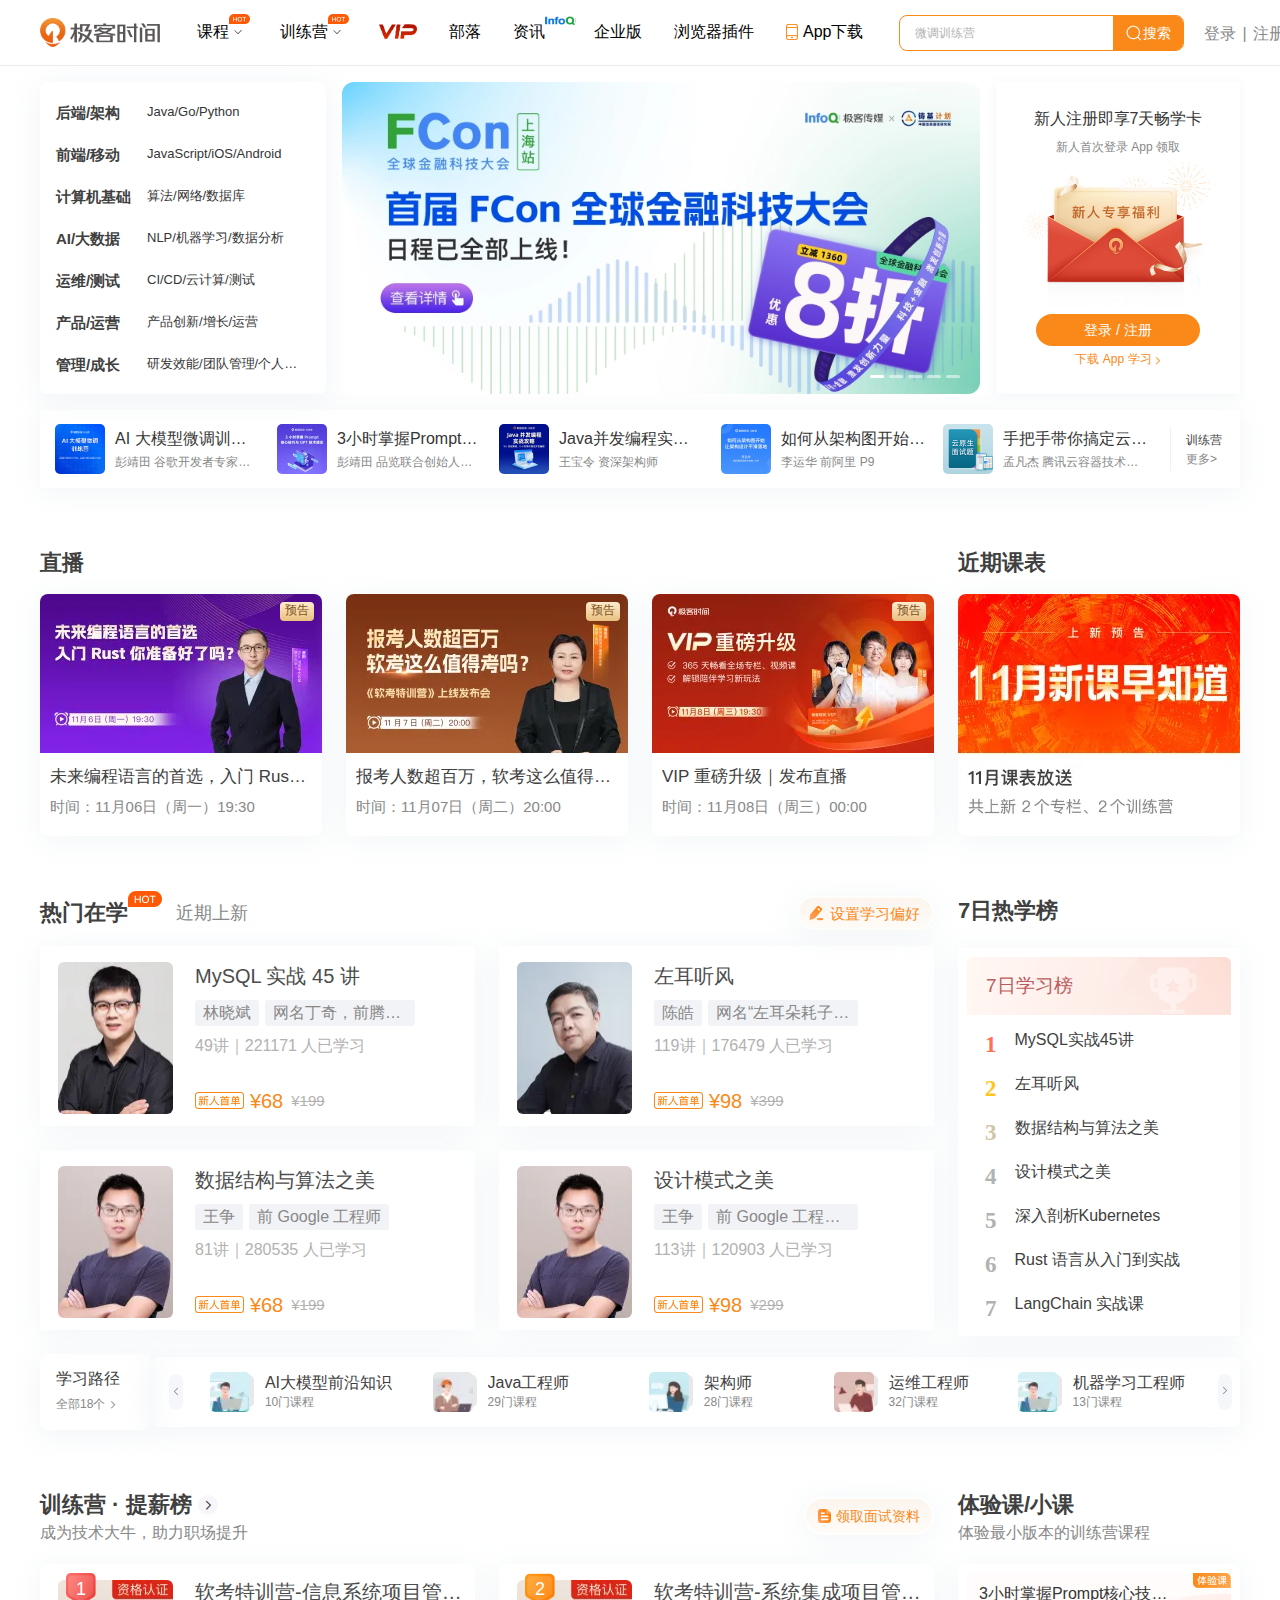
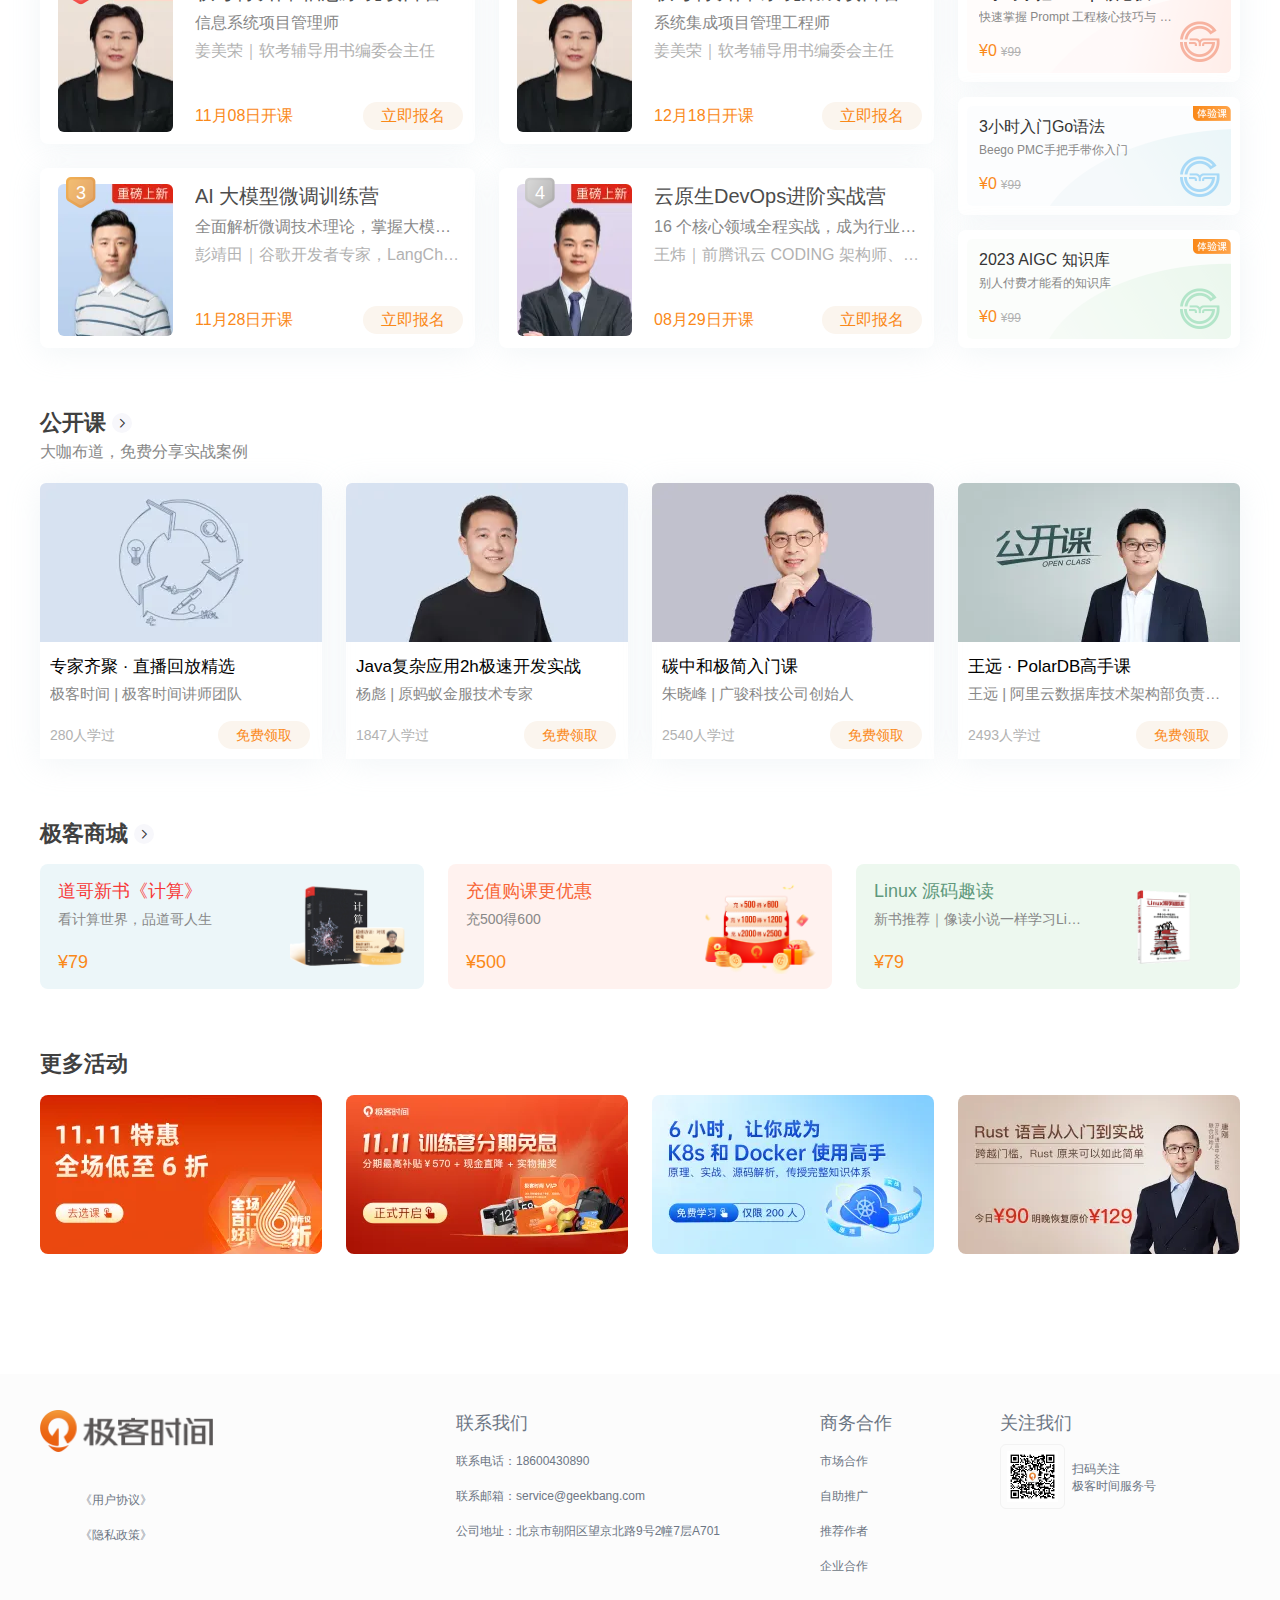
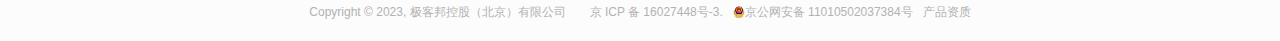
==== commit 584220e2: "css order" ====
--- a/index.html
+++ b/index.html
@@ -32,8 +32,9 @@
         </a>
 
         <a class="header-nav-item" href="javascript:;">
-          <span class="header-nav-item__name">年卡</span>
-          <i class="header-nav-item__vip "></i>
+          <!-- <span class="header-nav-item__name">年卡</span> -->
+          <!-- <i class="header-nav-item__icon-vip "></i> -->
+          <img class="header-nav-item__vip" src="./img/icon-vip2.webp" alt="">
         </a>
         <a class="header-nav-item" href="javascript:;">
           <span class="header-nav-item__name">部落</span>
@@ -59,8 +60,8 @@
           <i class="header-search-btn__icon"></i>
           <span class="header-search-btn__text">搜索</span>
         </a>
-
-      </div>
+      </div>
+
       <div class="header-login">
         <a class="header-login-up" href="javascript:;">登录</a>
         <a class="header-login-in" href="javascript:;">注册</a>
@@ -70,6 +71,7 @@
         <div class="header-ai-img"></div>
         <i class="header-ai-icon"></i>
       </div>
+      
     </div>
   </header>
 
@@ -80,31 +82,31 @@
         <ul class="banner-menu-list">
           <li class="banner-menu-item">
             <a href="javascript:;" class="menu-item-title">后端/架构</a>
-            <span class="menu-item-content">Java/Go/Python</span>
+            <span class="menu-item-content text-ellipsis">Java/Go/Python</span>
           </li>
           <li class="banner-menu-item">
             <a href="javascript:;" class="menu-item-title">前端/移动</a>
-            <span class="menu-item-content">JavaScript/iOS/Android</span>
+            <span class="menu-item-content text-ellipsis">JavaScript/iOS/Android</span>
           </li>
           <li class="banner-menu-item">
             <a href="javascript:;" class="menu-item-title">计算机基础</a>
-            <span class="menu-item-content">算法/网络/数据库</span>
+            <span class="menu-item-content text-ellipsis">算法/网络/数据库</span>
           </li>
           <li class="banner-menu-item">
             <a href="javascript:;" class="menu-item-title">AI/大数据</a>
-            <span class="menu-item-content">NLP/机器学习/数据分析</span>
+            <span class="menu-item-content text-ellipsis">NLP/机器学习/数据分析</span>
           </li>
           <li class="banner-menu-item">
             <a href="javascript:;" class="menu-item-title">运维/测试</a>
-            <span class="menu-item-content">CI/CD/云计算/测试</span>
+            <span class="menu-item-content text-ellipsis">CI/CD/云计算/测试</span>
           </li>
           <li class="banner-menu-item">
             <a href="javascript:;" class="menu-item-title">产品/运营</a>
-            <span class="menu-item-content">产品创新/增长/运营</span>
+            <span class="menu-item-content text-ellipsis">产品创新/增长/运营</span>
           </li>
           <li class="banner-menu-item">
             <a href="javascript:;" class="menu-item-title">管理/成长</a>
-            <span class="menu-item-content">研发效能/团队管理/个人成长</span>
+            <span class="menu-item-content text-ellipsis">研发效能/团队管理/个人成长</span>
           </li>
         </ul>
       </div>
@@ -119,6 +121,7 @@
           <li class="indicator-item"></li>
           <li class="indicator-item"></li>
           <li class="indicator-item"></li>
+          <li class="indicator-item"></li>
         </ul>
       </div>
       <div class="banner-user">
@@ -128,7 +131,10 @@
           <img class="banner-user-benefit__img" src="./img/benefit.webp" alt="">
         </div>
         <a class="banner-user-login" href="javascript:;">登录 / 注册</a>
-        <a class="banner-user-download" href="javascript:;">下载 App 学习></a>
+        <a class="banner-user-download" href="javascript:;">
+          下载 App 学习
+          <span class="iconfont arrow">&#xe625;</span>
+        </a>
       </div>
     </div>
     <!-- 推荐的卡片 -->
@@ -255,10 +261,10 @@
           <div class="hot-learning-item">
             <div class="hot-learning-item__cover course-mysql"></div>
             <div class="hot-learning-item__info">
-              <div class="learning-item-title font-course-title">MySQL 实战 45 讲</div>
+              <div class="learning-item-title font-course-title text-ellipsis">MySQL 实战 45 讲</div>
               <div class="learning-item-teacher">
-                <div class="learning-item-teacher__name">林晓斌</div>
-                <div class="learning-item-teacher__about">网名丁奇，前腾讯云数据库负责人</div>
+                <div class="learning-item-teacher__name text-ellipsis">林晓斌</div>
+                <div class="learning-item-teacher__about text-ellipsis">网名丁奇，前腾讯云数据库负责人</div>
               </div>
               <div class="learning-item-about">49讲｜221171 人已学习 </div>
               <div class="learning-item-price">
@@ -278,10 +284,10 @@
           <div class="hot-learning-item">
             <div class="hot-learning-item__cover teacher-ch"></div>
             <div class="hot-learning-item__info">
-              <div class="learning-item-title font-course-title">左耳听风</div>
+              <div class="learning-item-title font-course-title text-ellipsis">左耳听风</div>
               <div class="learning-item-teacher">
-                <div class="learning-item-teacher__name">陈皓</div>
-                <div class="learning-item-teacher__about">网名“左耳朵耗子”，资深技术专家</div>
+                <div class="learning-item-teacher__name text-ellipsis">陈皓</div>
+                <div class="learning-item-teacher__about text-ellipsis">网名“左耳朵耗子”，资深技术专家</div>
               </div>
               <div class="learning-item-about">119讲｜176479 人已学习 </div>
               <div class="learning-item-price">
@@ -299,10 +305,10 @@
           <div class="hot-learning-item">
             <div class="hot-learning-item__cover teacher-wz"></div>
             <div class="hot-learning-item__info">
-              <div class="learning-item-title font-course-title">数据结构与算法之美</div>
+              <div class="learning-item-title font-course-title text-ellipsis">数据结构与算法之美</div>
               <div class="learning-item-teacher">
-                <div class="learning-item-teacher__name">王争</div>
-                <div class="learning-item-teacher__about">前 Google 工程师</div>
+                <div class="learning-item-teacher__name text-ellipsis">王争</div>
+                <div class="learning-item-teacher__about text-ellipsis">前 Google 工程师</div>
               </div>
               <div class="learning-item-about">81讲｜280535 人已学习 </div>
               <div class="learning-item-price">
@@ -320,10 +326,10 @@
           <div class="hot-learning-item">
             <div class="hot-learning-item__cover teacher-wz"></div>
             <div class="hot-learning-item__info">
-              <div class="learning-item-title font-course-title">设计模式之美</div>
+              <div class="learning-item-title font-course-title text-ellipsis">设计模式之美</div>
               <div class="learning-item-teacher">
-                <div class="learning-item-teacher__name">王争</div>
-                <div class="learning-item-teacher__about">前 Google 工程师，《数据结构与算法之美》专栏作者</div>
+                <div class="learning-item-teacher__name text-ellipsis">王争</div>
+                <div class="learning-item-teacher__about text-ellipsis">前 Google 工程师，《数据结构与算法之美》专栏作者</div>
               </div>
               <div class="learning-item-about">113讲｜120903 人已学习 </div>
               <div class="learning-item-price">
@@ -352,31 +358,31 @@
           <div class="hot-hotsale-list">
             <div class="hot-hotsale-item">
               <div class="hot-hotsale-item__num">1</div>
-              <div class="hot-hotsale-item__name">MySQL实战45讲</div>
+              <div class="hot-hotsale-item__name text-ellipsis">MySQL实战45讲</div>
             </div>
             <div class="hot-hotsale-item">
               <div class="hot-hotsale-item__num">2</div>
-              <div class="hot-hotsale-item__name">左耳听风</div>
+              <div class="hot-hotsale-item__name text-ellipsis">左耳听风</div>
             </div>
             <div class="hot-hotsale-item">
               <div class="hot-hotsale-item__num">3</div>
-              <div class="hot-hotsale-item__name">数据结构与算法之美</div>
+              <div class="hot-hotsale-item__name text-ellipsis">数据结构与算法之美</div>
             </div>
             <div class="hot-hotsale-item">
               <div class="hot-hotsale-item__num">4</div>
-              <div class="hot-hotsale-item__name">设计模式之美</div>
+              <div class="hot-hotsale-item__name text-ellipsis">设计模式之美</div>
             </div>
             <div class="hot-hotsale-item">
               <div class="hot-hotsale-item__num">5</div>
-              <div class="hot-hotsale-item__name">深入剖析Kubernetes</div>
+              <div class="hot-hotsale-item__name text-ellipsis">深入剖析Kubernetes</div>
             </div>
             <div class="hot-hotsale-item">
               <div class="hot-hotsale-item__num">6</div>
-              <div class="hot-hotsale-item__name">Rust 语言从入门到实战</div>
+              <div class="hot-hotsale-item__name text-ellipsis">Rust 语言从入门到实战</div>
             </div>
             <div class="hot-hotsale-item">
               <div class="hot-hotsale-item__num">7</div>
-              <div class="hot-hotsale-item__name">LangChain 实战课</div>
+              <div class="hot-hotsale-item__name text-ellipsis">LangChain 实战课</div>
             </div>
           </div>
         </div>
@@ -386,7 +392,7 @@
     <!-- 学习路径 -->
     <div class="learnpath-section">
       <div class="learnpath-title">
-        <div class="learnpath-title__text title">学习路径</div>
+        <div class="learnpath-title__text title text-ellipsis">学习路径</div>
         <div class="learnpath-title__desc desc">
           全部18个
           <span class="iconfont arrow">&#xe625;</span>
@@ -402,7 +408,7 @@
               <img class="learnpath-item-cover__img" src="./img/learnpath-bigmodel.webp" alt="">
             </div>
             <div class="learnpath-item-info">
-              <div class="learnpath-item-info__title title">AI大模型前沿知识</div>
+              <div class="learnpath-item-info__title title text-ellipsis">AI大模型前沿知识</div>
               <div class="learnpath-item-info__desc desc">10门课程</div>
             </div>
           </div>
@@ -411,7 +417,7 @@
               <img class="learnpath-item-cover__img" src="./img/learnpath-java.webp" alt="">
             </div>
             <div class="learnpath-item-info">
-              <div class="learnpath-item-info__title title">Java工程师</div>
+              <div class="learnpath-item-info__title title text-ellipsis">Java工程师</div>
               <div class="learnpath-item-info__desc desc">29门课程</div>
             </div>
           </div>
@@ -420,7 +426,7 @@
               <img class="learnpath-item-cover__img" src="./img/learnpath-framework.webp" alt="">
             </div>
             <div class="learnpath-item-info">
-              <div class="learnpath-item-info__title title">架构师</div>
+              <div class="learnpath-item-info__title title text-ellipsis">架构师</div>
               <div class="learnpath-item-info__desc desc">28门课程</div>
             </div>
           </div>
@@ -429,7 +435,7 @@
               <img class="learnpath-item-cover__img" src="./img/learnpath-om.webp" alt="">
             </div>
             <div class="learnpath-item-info">
-              <div class="learnpath-item-info__title title">运维工程师</div>
+              <div class="learnpath-item-info__title title text-ellipsis">运维工程师</div>
               <div class="learnpath-item-info__desc desc">32门课程</div>
             </div>
           </div>
@@ -438,7 +444,7 @@
               <img class="learnpath-item-cover__img" src="./img/learnpath-ml.webp" alt="">
             </div>
             <div class="learnpath-item-info">
-              <div class="learnpath-item-info__title title">机器学习工程师</div>
+              <div class="learnpath-item-info__title title text-ellipsis">机器学习工程师</div>
               <div class="learnpath-item-info__desc desc">13门课程</div>
             </div>
           </div>
--- a/css/index.css
+++ b/css/index.css
@@ -54,8 +54,8 @@
 .font-module-title {
   font-size: 22px;
   font-weight: 600;
+  color: #404040;
   line-height: 1.35;
-  color: #404040;
 }
 
 .font-module-subtitle {
@@ -66,14 +66,10 @@
 .font-course-title {
   font-size: 20px;
   font-weight: 500;
+  color: #4c4c4c;
   line-height: 28px;
-  color: #4c4c4c;
-  text-overflow: ellipsis;
+  cursor: pointer;
   transition: color .2s ease;
-
-  overflow: hidden;
-  white-space: nowrap;
-  cursor: pointer;
 }
 
 /* 以上为相对通用选择器 */
@@ -98,8 +94,8 @@
 
 .header-container {
   position: relative;
+  align-items: center;
   left: 50%;
-  align-items: center;
   display: flex;
   margin-left: -600px;
   background-color: #fff;
@@ -120,9 +116,13 @@
 }
 
 .header-nav {
+  /* 问题，这里需要手动下移，因为原上14下15，而我是上15下14 */
+  position: relative;
+  top: -1px;
   align-items: center;
   display: flex;
   margin-left: 21px;
+  height: 37px;
 }
 
 .header-nav-item {
@@ -147,7 +147,7 @@
   display: inline-block;
   width: 10px;
   height: 10px;
-  margin: 0 4px;
+  margin: 0 5px 0 4px;
   background-image: url(../img/arrow-down.svg);
   background-size: 10px;
   transform: rotate(0deg);
@@ -165,7 +165,7 @@
   height: 10px;
 }
 
-.header-nav-item__vip {
+.header-nav-item__icon-vip {
   position: absolute;
   top: 10px;
   right: -3px;
@@ -173,6 +173,11 @@
   height: 7px;
   background-image: url(../img/icon-vip.webp);
   background-size: 18px 7px;
+}
+
+.header-nav-item__vip {
+  width: 38px;
+  transform: translateY(0px);
 }
 
 .header-nav-item__infop {
@@ -198,31 +203,36 @@
   width: 283px;
   height: 34px;
   margin: 0 20px;
-  border: 1px solid #fa8919;
   overflow: hidden;
   border-radius: 8px;
+  border: 1px solid #fa8919;
 }
 
 .header-search-input {
+  flex: 1;
+  padding: 0;
   margin: 0 15px;
+  outline: none;
   border: none;
   background-color: transparent;
-  outline: none;
-  flex: 1;
-  margin: 0 15px;
+}
+
+.header-search-input::placeholder {
+  font-size: 12px;
+  color: #b2b2b2;
 }
 
 .header-search-btn {
+  align-items: center;
+  justify-content: center;
   display: flex;
   width: 70px;
   font-size: 14px;
   font-weight: 500;
+  color: #fff;
   line-height: 34px;
   text-align: center;
-  align-items: center;
-  justify-content: center;
   background-color: #fa8919;
-  color: #fff;
 }
 
 .header-search-btn__icon {
@@ -231,19 +241,19 @@
   height: 18px;
   background-image: url(../img/search-white.svg);
   background-size: 18px;
-
 }
 
 .header-login {
   display: flex;
+  margin-top: 3px;
 }
 
 .header-login-up,
 .header-login-in {
+  display: block;
+  font-size: 16px;
+  font-weight: 500;
   color: #888;
-  font-size: 16px;
-  display: block;
-  font-weight: 500;
   cursor: pointer;
 }
 
@@ -255,7 +265,8 @@
 
 .header-ai {
   position: relative;
-  margin-left: 12px;
+  top: 2px;
+  left: 13px;
 }
 
 .header-ai-img {
@@ -267,9 +278,8 @@
 
 .header-ai-icon {
   position: absolute;
-  left: 25px;
+  left: 23px;
   bottom: 26px;
-  /* top: 0; */
   display: block;
   width: 24px;
   height: 16px;
@@ -283,15 +293,13 @@
 }
 
 .banner-section.container-1200 {
-  margin: auto;
   flex-direction: row;
   width: 1200px;
-  margin-top: 16px;
+  margin: 16px auto 0;
 }
 
 .banner-menu {
   border-radius: 7px;
-
   box-shadow: 0 4px 30px 0 rgba(238, 242, 245, .9);
 }
 
@@ -300,12 +308,12 @@
 }
 
 .banner-menu-item {
-  display: flex;
-  align-items: center;
+  align-items: center;
+  display: flex;
   width: 254px;
   height: 42px;
+  padding: 0 10px;
   line-height: 42px;
-  padding: 0 10px;
   border-radius: 7px;
   cursor: pointer;
 }
@@ -319,28 +327,24 @@
   width: 75px;
   font-size: 15px;
   font-weight: 600;
+  color: #404040;
   text-align: left;
   line-height: 21px;
-  color: #404040;
 }
 
 .banner-menu-item .menu-item-content {
+  flex: 1;
   display: block;
   margin-left: 16px;
   font-size: 13px;
+  color: #353535;
   line-height: 18px;
-  color: #353535;
-  text-align: left;
-  text-overflow: ellipsis;
-  overflow: hidden;
-  white-space: nowrap;
   text-align: left;
 }
 
 .banner-menu-item:hover .menu-item-title,
 .banner-menu-item:hover .menu-item-content {
   color: #fa8919;
-
 }
 
 .banner-swiper {
@@ -348,27 +352,21 @@
   width: 638px;
   height: 312px;
   margin: 0 16px;
-  border-radius: 5px;
   overflow: hidden;
-  cursor: pointer;
-}
-
-.banner-swiper:hover {}
+  border-radius: 12px;
+  cursor: pointer;
+}
 
 .banner-swiper .swiper-item-img {
   width: 100%;
-
 }
 
 .indicator-list {
   position: absolute;
   bottom: 14px;
   right: 15px;
-  width: 75px;
+  display: flex;
   height: 5px;
-  display: flex;
-
-  /* background-color: blue; */
 }
 
 .indicator-item {
@@ -385,14 +383,13 @@
 }
 
 .banner-user {
-  display: flex;
   flex-direction: column;
   align-items: center;
+  display: flex;
   width: 244px;
-  /* height: 290px; */
-  box-shadow: 0 1px 10px 0 rgba(140, 163, 191, .1);
   padding-top: 26px;
   padding-bottom: 22px;
+  box-shadow: 0 1px 10px 0 rgba(140, 163, 191, .1);
 }
 
 .banner-user-title {
@@ -402,7 +399,6 @@
   color: #353535;
   line-height: 22px;
   text-align: center;
-
 }
 
 .banner-user-info {
@@ -414,9 +410,9 @@
 }
 
 .banner-user-benefit {
+  justify-content: center;
   display: flex;
   padding-top: 6px;
-  justify-content: center;
 }
 
 .banner-user-benefit__img {
@@ -425,17 +421,17 @@
 }
 
 .banner-user-login {
-  margin: 6px 0 4px;
   display: block;
-  text-align: center;
   width: 164px;
   height: 32px;
+  margin: 6px 0 4px;
+  font-size: 14px;
+  font-weight: 500;
+  color: #fff;
   line-height: 32px;
-  font-size: 14px;
-  font-weight: 500;
+  text-align: center;
+  border-radius: 18px;
   background-color: #fa8919;
-  color: #fff;
-  border-radius: 18px;
   cursor: pointer;
 }
 
@@ -444,101 +440,98 @@
 }
 
 .banner-user-download {
+  align-items: center;
   display: flex;
   height: 19px;
-  align-items: center;
   font-size: 12px;
   font-weight: 500;
   color: #fa8919;
   cursor: pointer;
-
+}
+
+.banner-user-download .arrow {
+  display: flex;
+  width: 9px;
+  transform: rotate(-90deg) scale(.5) translateX(-6px) translateY(4px);
 }
 
 .recommond-section {
-  margin: auto;
+  flex-direction: row;
+  justify-content: space-between;
+  display: flex;
   height: 78px;
-  margin-top: 16px;
+  margin: 16px auto 0;
   padding: 0 16px;
   box-sizing: border-box;
-  display: flex;
-  justify-content: space-between;
-  flex-direction: row;
   box-shadow: 0 4px 30px 0 rgba(238, 242, 245, .8);
 }
 
 .recommond-list {
   position: relative;
+  align-items: center;
+  display: flex;
   left: -1px;
-  display: flex;
-  align-items: center;
 }
 
 .recommond-item {
+  flex-direction: row;
+  align-items: center;
+  display: flex;
   height: 50px;
   margin-right: 18px;
-  display: flex;
-  align-items: center;
-  flex-direction: row;
   cursor: pointer;
 }
 
 .card-recommond-cover {
   display: flex;
-  border-radius: 5px;
   margin-right: 10px;
   overflow: hidden;
-  /* display: inline-block; */
+  border-radius: 5px;
 }
 
 .card-recommond-cover__img {
   width: 50px;
   height: 50px;
-  /* width: 100%; */
-  /* height: 100%;*/
-  /* margin-right: 10px; */
 }
 
 .card-recommond-right {
+  flex-direction: column;
+  display: flex;
   width: 144px;
-  display: flex;
-  flex-direction: column;
-
 }
 
 .card-recommond-title {
+  display: inline-block;
   font-size: 16px;
   font-weight: 500;
   color: #353535;
   line-height: 22px;
+  transition: color .3s ease;
+}
+
+.recommond-item:hover .card-recommond-title {
+  color: #fa8919;
+}
+
+.card-recommond-desc {
   display: inline-block;
-  transition: color .3s ease;
-}
-
-.recommond-item:hover .card-recommond-title {
-  color: #fa8919;
-}
-
-.card-recommond-desc {
-  /* width: 100px; */
   margin-top: 4px;
   font-size: 12px;
-  display: inline-block;
-
   color: #888;
   line-height: 17px;
 }
 
 .recommond-more {
   position: relative;
-  display: flex;
+  flex-direction: column;
   left: -2px;
+  display: flex;
   height: 44px;
   padding: 5px 0 0 15px;
   margin-top: 17px;
+  box-sizing: border-box;
   border-left: 1px solid hsla(0, 0%, 91%, .6);
-  box-sizing: border-box;
-  cursor: pointer;
-  flex-direction: column;
+  cursor: pointer;
 }
 
 .recommond-link {
@@ -573,9 +566,9 @@
   display: block;
   width: 282px;
   height: 242px;
+  margin-right: 24px;
+  overflow: hidden;
   border-radius: 8px;
-  overflow: hidden;
-  margin-right: 24px;
   box-shadow: 0 4px 30px 0 rgba(238, 242, 245, .8);
 }
 
@@ -604,15 +597,15 @@
 
 .schedule-live-item__cover--shadow {
   position: absolute;
-  display: flex;
+  top: 0;
+  z-index: 10;
   align-items: center;
   justify-content: center;
-  top: 0;
+  display: flex;
+  width: 282px;
+  height: 159px;
+  background-color: rgba(0, 0, 0, .2);
   opacity: 0;
-  z-index: 10;
-  height: 159px;
-  width: 282px;
-  background-color: rgba(0, 0, 0, .2);
   transition: opacity .3s ease;
 }
 
@@ -621,9 +614,9 @@
 }
 
 .icon-play-container {
-  display: flex;
   align-items: center;
   justify-content: center;
+  display: flex;
   width: 43px;
   height: 43px;
   color: #fff;
@@ -635,23 +628,21 @@
   display: block;
   width: 22px;
   height: 22px;
-  background-image: url(../img/icon-play.svg);
-  background-size: 22px;
-  background-repeat: no-repeat;
+  background: url(../img/icon-play.svg) no-repeat 0 0/22px;
 }
 
 .schedule-live-item__status {
   position: absolute;
   top: 8px;
   right: 8px;
+  align-items: center;
+  display: flex;
+  height: 19px;
   padding: 0 5px;
-  height: 19px;
-  display: flex;
-  align-items: center;
   font-size: 12px;
   font-weight: 500;
+  color: #7e521a;
   border-radius: 4px;
-  color: #7e521a;
   background: linear-gradient(180deg, #feeccf, #e9c07f);
 }
 
@@ -664,7 +655,6 @@
   font-weight: 500;
   color: #404040;
   line-height: 24px;
-  /* cursor: pointer; */
   transition: color .2s ease;
 }
 
@@ -672,8 +662,8 @@
   margin-top: 7px;
   font-size: 15px;
   font-weight: 400;
+  color: #888;
   line-height: 21px;
-  color: #888;
 }
 
 .schedule-lastest-cover {
@@ -681,11 +671,9 @@
   width: 282px;
   height: 242px;
   margin-top: 16px;
-  background-image: url(../img/live-11month.webp);
   border-radius: 8px;
-  background-size: 282px 242px;
-
   box-shadow: 0 4px 30px 0 rgba(238, 242, 245, .8);
+  background: url(../img/live-11month.webp) no-repeat 0 0/282px 242px;
 }
 
 .schedule-lastest-cover:hover {
@@ -693,38 +681,32 @@
 }
 
 .hot-section {
+  display: flex;
   width: 1200px;
   margin: 60px auto 0px;
-  display: flex;
 }
 
 .hot-learning-header {
-  display: flex;
-  align-items: center;
+  align-items: center;
+  justify-content: space-between;
+  display: flex;
   width: 894px;
-  justify-content: space-between;
 }
 
 .icon-hot::after {
   content: "";
-  width: 34px;
-  height: 16px;
-
-  display: block;
   position: absolute;
   top: -7px;
   right: -34px;
-  background-image: url(../img/icon-hot1.png);
-  background-repeat: no-repeat;
-  background-size: 34px 16px;
-  /* overflow-clip-margin: content-box; */
-}
-
-
+  display: block;
+  width: 34px;
+  height: 16px;
+  background: url(../img/icon-hot1.png) no-repeat 0 0/ 34px 16px;
+}
 
 .hot-learning-title {
+  display: flex;
   line-height: 30px;
-  display: flex;
 }
 
 .hot-learning-title__text.font-module-title {
@@ -739,13 +721,13 @@
   display: inline-block;
   font-size: 18px;
   color: #888;
-  cursor: pointer;
   line-height: 30px;
+  cursor: pointer;
 }
 
 .hot-learning-preference {
-  display: flex;
-  align-items: center;
+  align-items: center;
+  display: flex;
   padding: 5px 12px 4px 9px;
   border: 2px solid #fffefb;
   border-radius: 19px;
@@ -760,9 +742,9 @@
 
 .hot-learning-preference__text {
   margin-left: 6px;
+  font-size: 15px;
+  font-weight: 500;
   line-height: 21px;
-  font-size: 15px;
-  font-weight: 500;
   color: #fa8919;
 }
 
@@ -770,13 +752,11 @@
   display: inline-block;
   width: 16px;
   height: 16px;
-  background-image: url(../img/icon-pen.png);
-  background-repeat: no-repeat;
-  background-size: 16px;
+  background: url(../img/icon-pen.png) no-repeat 0 0/16px;
 }
 
 .hot-learning-list {
-  /* 问题,这里不设置的话,宽度是如何确定的 */
+  /* 问题,这里不设置宽度的话,宽度该如何确定 */
   width: 894px;
   margin-top: 16px;
   display: flex;
@@ -807,9 +787,7 @@
 .hot-learning-item__cover {
   width: 115px;
   height: 152px;
-  background-image: url(../img/teacher-lxb.webp);
-  background-repeat: no-repeat;
-  background-size: 115px 152px;
+  background: url(../img/teacher-lxb.webp) no-repeat 0 0/115px 152px;
   border-radius: 6px;
   transform: opacity .2s ease;
 }
@@ -843,17 +821,14 @@
 .learning-item-teacher__name,
 .learning-item-teacher__about {
   display: inline-block;
+  max-width: 134px;
   height: 26px;
-  max-width: 134px;
+  padding: 0 8px;
   font-size: 16px;
   line-height: 26px;
-  padding: 0 8px;
-  border-radius: 3px;
-  text-overflow: ellipsis;
-  overflow: hidden;
-  white-space: nowrap;
   color: #888;
   background-color: #f2f3f6;
+  border-radius: 3px;
 }
 
 .learning-item-teacher__about {
@@ -863,20 +838,20 @@
 .learning-item-about {
   margin-top: 9px;
   font-size: 16px;
+  font-weight: 400;
+  line-height: 22px;
   color: #b2b2b2;
-  line-height: 22px;
-  font-weight: 400;
 }
 
 .learning-item-price {
-  display: flex;
-  align-items: center;
+  align-items: center;
+  display: flex;
   margin-top: 31px;
 }
 
 .learning-item-price__img {
+  display: flex;
   height: 17px;
-  display: flex;
   margin-right: 6px;
 }
 
@@ -886,26 +861,24 @@
 
 .learning-item-price .learning-item-price__current {
   margin-right: 8px;
-  color: #fa8919;
+  font-size: 20px;
+  font-weight: 500;
   line-height: 26px;
-  font-weight: 500;
-  font-size: 20px;
+  color: #fa8919;
 }
 
 .learning-item-price__original {
   display: flex;
+  font-size: 15px;
   font-weight: 400;
   /*  问题,原网站为25px,是如何也可以保持局中的? */
   line-height: 26px;
   color: #b2b2b2;
-  font-size: 15px;
-}
-
-
+}
 
 .hot-hotsale {
+  height: 458px;
   margin-left: 24px;
-  height: 458px;
 }
 
 .hot-hotsale-title {
@@ -924,24 +897,23 @@
 
 .hot-hotsale-subtitle {
   position: relative;
-  display: flex;
-  align-items: center;
+  align-items: center;
+  display: flex;
   width: 264px;
   height: 58px;
   padding-left: 19px;
+  background: url(../img/bg-hotsale.webp) no-repeat 0 0 /cover;
+  box-sizing: border-box;
   border-radius: 6px 6px 0 0;
-  /* 图片源 重复 位置*2/长 宽 */
-  background: url(../img/bg-hotsale.webp) no-repeat 0 0 /100% auto;
-  background-size: cover;
-  box-sizing: border-box;
 }
 
 .hot-hotsale-subtitle__text {
   font-size: 19px;
   font-weight: 500;
+  /* 问题，原来设定的字体继承失败 */
+  font-family: PingFang SC, Helvetica Neue, Verdana, Microsoft Yahei, Hiragino Sans GB, Microsoft Sans Serif, WenQuanYi Micro Hei, sans-serif;
+  line-height: 1.35;
   color: #bd5c5e;
-  line-height: 1.35;
-  font-family: PingFang SC, Helvetica Neue, Verdana, Microsoft Yahei, Hiragino Sans GB, Microsoft Sans Serif, WenQuanYi Micro Hei, sans-serif;
 }
 
 .hot-hotsale-subtitle__img {
@@ -958,17 +930,16 @@
 }
 
 .hot-hotsale-item {
-  display: flex;
-  align-items: center;
-  /* justify-content: space-between; */
+  align-items: center;
+  display: flex;
   padding: 5px 0;
 }
 
 .hot-hotsale-item__num {
   height: 34px;
   font-size: 23px;
+  font-weight: 700;
   font-family: DINCondensed-Bold, DINCondensed;
-  font-weight: 700;
   color: #b2b2b2;
 }
 
@@ -989,9 +960,6 @@
   margin-left: 18px;
   font-size: 16px;
   color: #404040;
-  text-overflow: ellipsis;
-  overflow: hidden;
-  white-space: nowrap;
   transition: color .2s ease;
   cursor: pointer;
 }
@@ -1027,9 +995,6 @@
   line-height: 22px;
   color: #404040;
   transition: color .2s ease;
-  overflow: hidden;
-  text-overflow: ellipsis;
-  white-space: nowrap;
 }
 
 .learnpath-section .desc {
@@ -1092,8 +1057,8 @@
   right: -4px;
   width: 32px;
   height: 32px;
+  background-color: #e8e8e8;
   border-radius: 5px;
-  background-color: #e8e8e8;
 }
 
 .learnpath-item-cover__img {
@@ -1113,9 +1078,9 @@
   width: 14px;
   height: 36px;
   color: #888;
+  background-color: #f6f7fb;
   border-radius: 7px;
   cursor: pointer;
-  background-color: #f6f7fb;
 }
 
 .learnpath-list-container__prev {
@@ -1124,7 +1089,6 @@
 
 .learnpath-list-container__next {
   right: 8px;
-  /* background-color: #f6f7fb; */
 }
 
 .learnpath-list-container__prev .arrow {
@@ -1148,14 +1112,9 @@
   margin: 60px auto 36px;
 }
 
-.campus-salary {
-  /* 问题, */
-  /* flex: 1; */
-}
-
 .campus-salary-header {
-  display: flex;
   justify-content: space-between;
+  display: flex;
 }
 
 .campus-salary-title {
@@ -1171,16 +1130,16 @@
 .campus-salary-benefit {
   position: relative;
   top: 7px;
+  align-items: center;
   justify-content: center;
-  align-items: center;
   display: flex;
   width: 130px;
   height: 38px;
+  padding: 0 10px;
   box-sizing: border-box;
-  padding: 0 10px;
-  border-radius: 35px;
   background: linear-gradient(180deg, #fbf5ee, #fffbf7);
   border: 2px solid hsla(0, 0%, 100%, .9);
+  border-radius: 35px;
   box-shadow: 0 4px 30px 0 rgba(238, 242, 245, .8);
   cursor: pointer;
 }
@@ -1192,28 +1151,25 @@
 }
 
 .campus-salary-benefit__text {
-  color: #fa8919;
   font-size: 14px;
   font-weight: 500;
   line-height: 20px;
+  color: #fa8919;
 }
 
 .campus-salary-body {
   display: flex;
   flex-wrap: wrap;
   margin-top: 16px;
-
 }
 
 .campus-salary-item {
-  /* align-items: center; */
   display: flex;
   width: 435px;
   height: 180px;
-  box-sizing: border-box;
   padding: 16px 12px 0 18px;
   margin-bottom: 24px;
-  /* margin-bottom: 24px; */
+  box-sizing: border-box;
   background-color: #fff;
   box-shadow: 0 4px 30px rgba(238, 242, 245, .8);
   border-radius: 8px;
@@ -1251,15 +1207,15 @@
   position: absolute;
   top: -7px;
   left: 8px;
-  display: flex;
   justify-content: center;
+  display: flex;
   width: 30px;
   height: 32px;
   font-size: 18px;
+  font-family: DINAlternateBold, sans-serif;
+  line-height: 32px;
   color: #fff;
-  font-family: DINAlternateBold, sans-serif;
   text-align: center;
-  line-height: 32px;
   background: url(../img/icon-bg-num1.webp) no-repeat 0 0/30px 32px;
 }
 
@@ -1283,32 +1239,32 @@
 .campus-salary .card-campus-title {
   font-size: 20px;
   font-weight: 500;
+  line-height: 24px;
   color: #4c4c4c;
-  line-height: 24px;
   transition: color .2s ease;
 }
 
 .campus-salary .card-campus-desc {
   height: 22px;
-  line-height: 22px;
   padding-top: 8px;
   font-size: 16px;
+  line-height: 22px;
   color: #888;
 }
 
 .card-campus-author {
   height: 22px;
+  padding-top: 6px;
+  font-size: 16px;
   line-height: 22px;
-  font-size: 16px;
-  padding-top: 6px;
   color: #b2b2b2;
 }
 
 .card-campus-info {
+  align-items: center;
+  justify-content: space-between;
   display: flex;
   padding-top: 40px;
-  justify-content: space-between;
-  align-items: center;
 }
 
 .card-campus-info__time {
@@ -1320,13 +1276,12 @@
 .card-campus-info__btn {
   height: 28px;
   padding: 0 18px;
+  font-size: 16px;
+  font-weight: 500;
+  line-height: 28px;
+  color: #fa8919;
+  background-color: #fbf5ee;
   border-radius: 14px;
-  font-size: 16px;
-  font-weight: 500;
-  color: #fa8919;
-  line-height: 28px;
-  background-color: #fbf5ee;
-
 }
 
 .campus-trial {
@@ -1335,26 +1290,25 @@
 
 .campus-trial-body {
   margin-top: 16px;
-  /* display: flex; */
 }
 
 .campus-trial-item {
   position: relative;
   width: 282px;
+  padding: 9px;
   margin-bottom: 15px;
+  box-sizing: border-box;
   background-color: #fff;
   box-shadow: 0 4px 30px 0 rgba(238, 242, 245, .8);
   border-radius: 8px;
-  padding: 9px;
-  box-sizing: border-box;
   transition: box-shadow .2s linear;
   cursor: pointer;
 }
 
 .campus-trial-container {
+  padding: 10px 55px 8px 12px;
   background-color: red;
   background: url(../img/trial-bg-red.webp) no-repeat 0 0/264px 100px;
-  padding: 10px 55px 8px 12px;
   border-radius: 5px;
 }
 
@@ -1364,14 +1318,14 @@
 
 .campus-trial-container.green {
   background: url(../img/trial-bg-green.webp) no-repeat 0 0/264px 100px;
-
 }
 
 .campus-trial-container::after {
+  content: "";
   position: absolute;
   top: 9px;
   right: 9px;
-  content: "";
+
   width: 38px;
   height: 15px;
   background: url(../img/icon-trial.png) no-repeat 0 0/38px 15px;
@@ -1386,37 +1340,37 @@
 .campus-trial .card-campus-title {
   font-size: 16px;
   font-weight: 500;
+  line-height: 21px;
   color: #353535;
-  line-height: 21px;
   transition: coloe .2s ease;
 }
 
 .campus-trial .card-campus-desc {
   margin-top: 5px;
   font-size: 12px;
+  line-height: 17px;
   color: #888;
-  line-height: 17px;
 }
 
 .card-campus-price {
-  display: flex;
   align-items: baseline;
+  display: flex;
   margin-top: 12px;
 }
 
 .card-campus-price__current {
   font-size: 16px;
   font-weight: 500;
-  color: #fa8919;
   line-height: 26px;
+  color: #fa8919;
 }
 
 .card-campus-price__original {
+  display: flex;
   margin-left: 4px;
   font-size: 12px;
+  line-height: 25px;
   color: #b2b2b2;
-  line-height: 25px;
-  display: flex;
 }
 
 .opencourse-section {
@@ -1424,19 +1378,19 @@
 }
 
 .opencourse-title {
-  align-items: center;
-  display: flex;
+  display: flex;
+  align-items: center;
 }
 
 .opencourse-title__arrow,
 .campus-salary-title__arrow,
 .mall-title__arrow {
-  margin-left: 6px;
+  display: flex;
   width: 20px;
   height: 20px;
+  margin-left: 6px;
   background-color: #f7f7fb;
   border-radius: 50%;
-  display: flex;
 }
 
 .opencourse-title__arrow .arrow,
@@ -1449,14 +1403,13 @@
 .opencourse-body {
   margin-top: 16px;
   display: flex;
-
 }
 
 .opencourse-item {
+  width: 282px;
+  height: 276px;
   box-shadow: 0 4px 30px 0 rgba(238, 242, 245, .8);
   transition: all .2s ease;
-  width: 282px;
-  height: 276px;
 }
 
 .opencourse-item:not(:last-child) {
@@ -1493,14 +1446,14 @@
 .opencourse-item__intro-desc {
   margin-top: 4px;
   font-size: 15px;
+  line-height: 22px;
   color: #888;
-  line-height: 22px
 }
 
 .opencourse-item-about {
-  display: flex;
   align-items: center;
   justify-content: space-between;
+  display: flex;
   margin: 16px 12px 0 10px;
 }
 
@@ -1517,40 +1470,40 @@
   width: 92px;
   height: 28px;
   padding: 0 10px;
+  box-sizing: border-box;
+  font-size: 14px;
+  font-weight: 500;
+  line-height: 20px;
+  color: #fa8919;
+  background-color: #fbf5ee;
   border-radius: 14px;
-  font-size: 14px;
-  font-weight: 500;
-  box-sizing: border-box;
-  color: #fa8919;
-  line-height: 20px;
-  background-color: #fbf5ee;
 }
 
 .mall-section {
+  flex-direction: column;
   margin-top: 60px;
-  flex-direction: column;
 }
 
 .mall-title {
-  display: flex;
-  align-items: center;
+  align-items: center;
+  display: flex;
 }
 
 .mall-list {
+  display: flex;
   margin-top: 16px;
-  display: flex;
 }
 
 .mall-item {
+  align-items: center;
   justify-content: space-between;
-  align-items: center;
   display: flex;
   width: 386px;
   height: 125px;
-  border-radius: 8px;
-  box-sizing: border-box;
   padding: 13px 16px 15px 18px;
   margin-right: 24px;
+  box-sizing: border-box;
+  border-radius: 8px;
 }
 
 .mall-item:last-child {
@@ -1580,27 +1533,25 @@
 
 
 .mall-item-desc {
+  width: 210px;
   margin-top: 4px;
-  width: 210px;
   font-size: 14px;
+  line-height: 20px;
   color: #888;
-  line-height: 20px;
 }
 
 .mall-item-price {
   margin-top: 20px;
   font-size: 18px;
   font-weight: 500;
-  color: #fa8919;
   line-height: 26px;
+  color: #fa8919;
 }
 
 .mall-item-cover {
+  display: flex;
   width: 118px;
   height: 118px;
-  display: flex;
-  /* align-items: center; */
-  /* justify-content: center; */
 }
 
 .mall-item-cover__img {
@@ -1609,15 +1560,13 @@
   bottom: -1px;
   width: 100%;
   height: 100%;
+  /* 问题，该属性的适用 */
   object-fit: contain;
-  /* object-position: right center; */
-  /* overflow-clip-margin: content-box; */
-  /* overflow: clip; */
 }
 
 .activity-section {
+  flex-direction: column;
   margin-top: 60px;
-  flex-direction: column;
 }
 
 .activity-list {
@@ -1645,22 +1594,22 @@
 .footer-title {
   font-size: 18px;
   font-weight: 500;
+  line-height: 16px;
   color: #6c7684;
-  line-height: 16px;
 }
 
 .footer-txt {
   display: block;
+  margin-bottom: 18px;
   font-size: 12px;
   font-weight: 500;
+  line-height: 17px;
   color: #6c7684;
-  line-height: 17px;
-  margin-bottom: 18px;
 }
 
 .footer-link {
-  cursor: pointer;
   transition: color .2s ease;
+  cursor: pointer;
 }
 
 .footer-link:hover {
@@ -1673,25 +1622,26 @@
 }
 
 .footer-top {
+  display: flex;
   height: 178px;
-  display: flex;
 }
 
 .footer-bottom {
   text-align: center;
 }
 
-.footer-geektime{
+.footer-geektime {
   margin-top: -5px;
 }
+
 .footer-geektime-logo-img {
   width: 173px;
   height: 42px;
 }
 
 .footer-geektime-container {
+  padding-left: 40px;
   margin-top: 30px;
-  padding-left: 40px;
 }
 
 .footer-contact {
@@ -1719,13 +1669,13 @@
 .footer-focus-qrcode {
   align-items: center;
   justify-content: center;
-  margin-top: 13px;
   display: flex;
   width: 65px;
   height: 65px;
+  margin-top: 13px;
   box-sizing: border-box;
+  border: 1px solid #f2f2f2;
   border-radius: 6px;
-  border: 1px solid #f2f2f2;
 }
 
 .footer-focus-qrcode-img {
@@ -1736,26 +1686,25 @@
 .footer-focus-info {
   margin-top: 30px;
   margin-left: 7px;
+  font-size: 12px;
+  line-height: 17px;
   color: #6c7684;
-  line-height: 17px;
-  font-size: 12px;
-}
-
-.footer-bottom{
+}
+
+.footer-bottom {
   justify-content: center;
+  display: flex;
   margin-top: 10px;
-  display: flex;
 }
 
 .footer-bottom,
 .footer-bottom-content__link {
   font-size: 12px;
+  line-height: 18px;
   color: #b2b2b2;
-  line-height: 18px;
 }
 
 .footer-bottom-content {
-  /* display: inline-block; */
   display: inline-flex;
   margin-left: 14px;
 }
